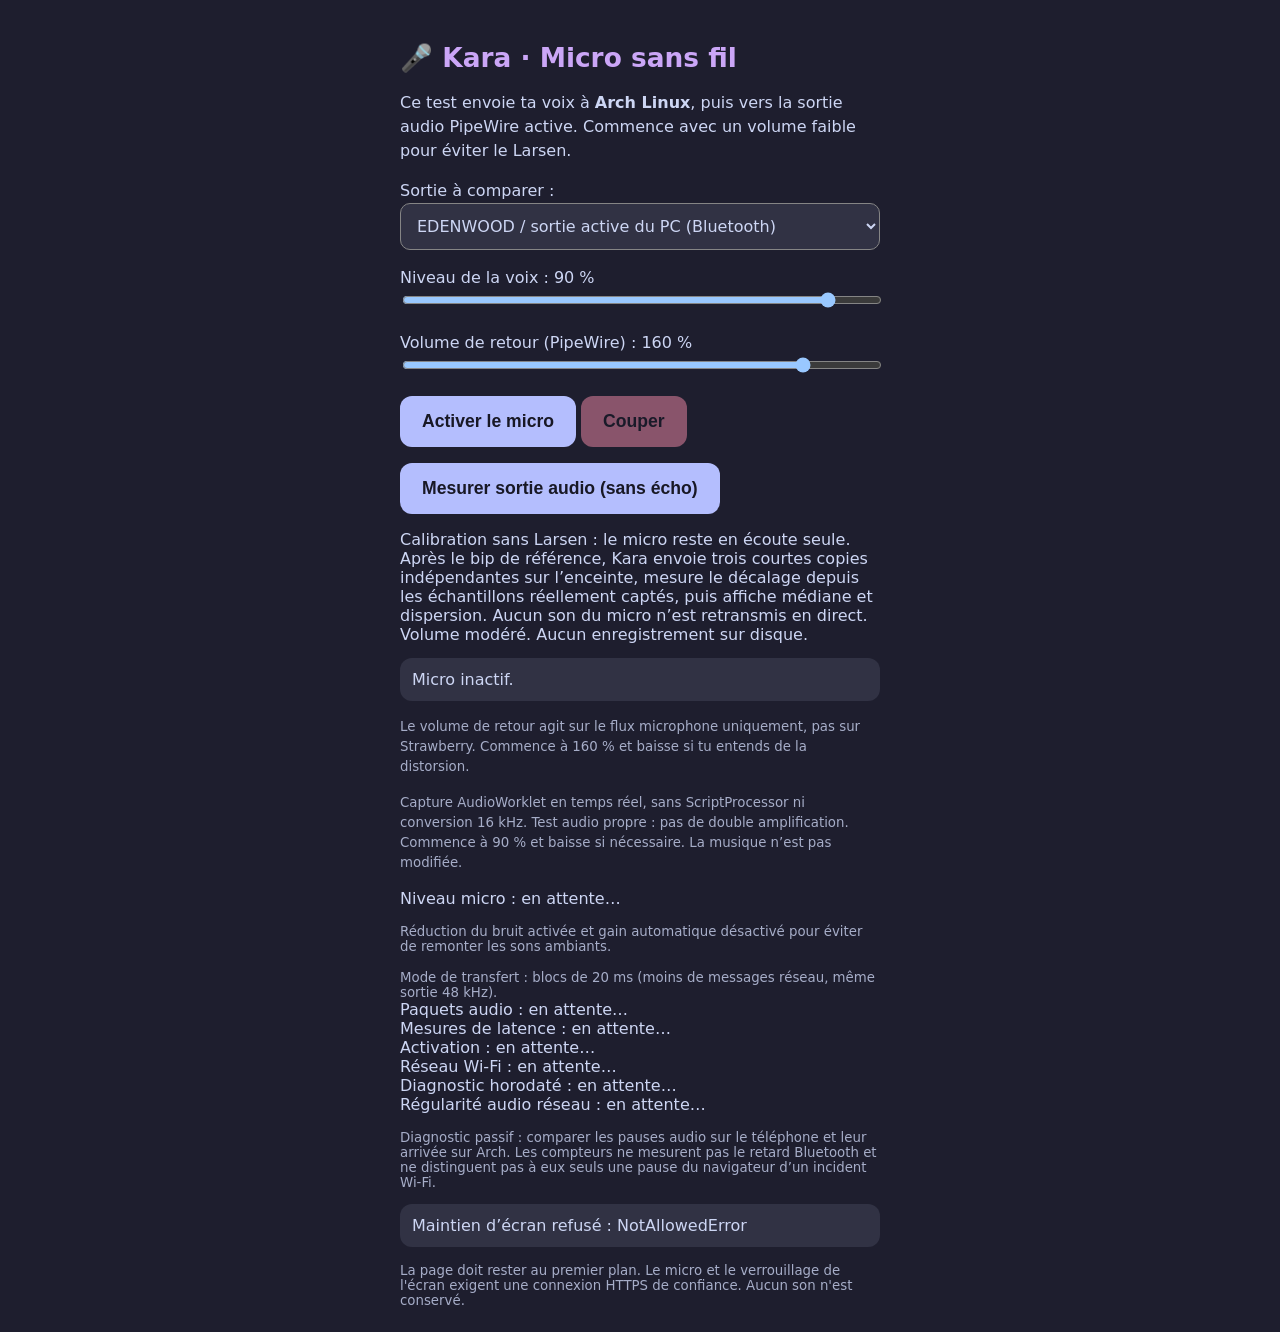
==== bin/_kara_micro_test.html @ 2201869a "chore: centraliser Kara Samsung dans un dépôt dédié" ====
<!doctype html>
<html lang="fr"><head><meta charset="utf-8">
<meta name="viewport" content="width=device-width,initial-scale=1,viewport-fit=cover">
<meta name="referrer" content="no-referrer">
<title>Kara · Test du micro</title>
<style>
:root{color-scheme:dark;font-family:system-ui,Arial;background:#1e1e2e;color:#cdd6f4}
body{margin:0;padding:24px 16px;min-height:100vh}
main{max-width:480px;margin:auto}
h1{color:#cba6f7;font-size:1.65em}
p{line-height:1.5}
button{font-size:1.1rem;padding:15px 22px;border:0;border-radius:12px;background:#b4befe;color:#181825;font-weight:bold}
button:disabled{opacity:.5}
#stop{background:#f38ba8}
#status,#wake{padding:12px;background:#313244;border-radius:12px;margin-top:14px}
small{color:#a6adc8;display:block;margin-top:16px}
</style></head><body><main>
<h1>🎤 Kara · Micro sans fil</h1>
<p>Ce test envoie ta voix à <b>Arch Linux</b>, puis vers la sortie audio PipeWire active. Commence avec un volume faible pour éviter le Larsen.</p>
<p><label for="output">Sortie à comparer :</label>
<select id="output" style="font:inherit;width:100%;padding:12px;background:#313244;color:#cdd6f4;border-radius:10px">
<option value="default">EDENWOOD / sortie active du PC (Bluetooth)</option>
<option value="analog">Haut-parleurs ou prise casque analogique du PC</option>
</select></p>
<p><label for="mic-gain">Niveau de la voix : <output id="mic-gain-value">90 %</output></label>
<input id="mic-gain" type="range" min="0" max="100" step="5" value="90" style="width:100%">
</p>
<p><label for="speaker-volume">Volume de retour (PipeWire) : <output id="speaker-volume-value">160 %</output></label>
<input id="speaker-volume" type="range" min="50" max="180" step="5" value="160" style="width:100%">
</p>
<p><button id="start">Activer le micro</button> <button id="stop" disabled>Couper</button></p>
<p><button id="calibrate">Mesurer sortie audio (sans écho)</button></p>
<div id="calibration" role="status">Calibration sans Larsen : le micro reste en écoute seule. Après le bip de référence, Kara envoie trois courtes copies indépendantes sur l’enceinte, mesure le décalage depuis les échantillons réellement captés, puis affiche médiane et dispersion. Aucun son du micro n’est retransmis en direct. Volume modéré. Aucun enregistrement sur disque.</div>
<div id="status" role="status">Micro inactif.</div>
<p><small>Le volume de retour agit sur le flux microphone uniquement, pas sur Strawberry. Commence à 160 % et baisse si tu entends de la distorsion.</small></p>
<p><small>Capture AudioWorklet en temps réel, sans ScriptProcessor ni conversion 16 kHz. Test audio propre : pas de double amplification. Commence à 90 % et baisse si nécessaire. La musique n’est pas modifiée.</small></p>
<div id="levels" role="status">Niveau micro : en attente…</div>
<small>Réduction du bruit activée et gain automatique désactivé pour éviter de remonter les sons ambiants.</small>
<small>Mode de transfert : blocs de 20 ms (moins de messages réseau, même sortie 48 kHz).</small>
<div id="losses" role="status">Paquets audio : en attente…</div>
<div id="timing" role="status">Mesures de latence : en attente…</div>
<div id="startup" role="status">Activation : en attente…</div>
<div id="latency" role="status">Réseau Wi-Fi : en attente…</div>
<div id="stages" role="status">Diagnostic horodaté : en attente…</div>
<div id="network" role="status">Régularité audio réseau : en attente…</div>
<small>Diagnostic passif : comparer les pauses audio sur le téléphone et leur arrivée sur Arch. Les compteurs ne mesurent pas le retard Bluetooth et ne distinguent pas à eux seuls une pause du navigateur d’un incident Wi-Fi.</small>
<div id="wake" role="status">Préparation du maintien de l'écran allumé…</div>
<small>La page doit rester au premier plan. Le micro et le verrouillage de l'écran exigent une connexion HTTPS de confiance. Aucun son n'est conservé.</small>
<script>
'use strict';
const $=x=>document.getElementById(x);
const status=s=>{$('status').textContent=s};
const wakeStatus=s=>{$('wake').textContent=s};
const token=new URLSearchParams(location.search).get('token')||'';
let ws=null,stream=null,context=null,processor=null,source=null,silence=null,statsTimer=null;
let roundTrips=[], captureStart=0, sentPackets=0, clientDropped=0;
let lastMicPacketAt=0, clientGapsOver40=0, clientGapsOver100=0, clientMaxGap=0;
let packetSequence=0, workletAge=[], beforeSendDelay=[], clientBufferedMax=0;
let calibrationMode=false, calibrationSamples=[], calibrationTimer=null;
let calibrationRate=48000, temporaryVolume=null, calibrationCancelled=false;
let calibrationSending=false, calibrationSession=null;
let wake=null,awake=true;
async function keepAwake(){
 if(!awake||document.visibilityState!=='visible'||wake)return;
 if(!window.isSecureContext||!('wakeLock' in navigator)){
  wakeStatus('Veille non bloquée : navigateur HTTPS de confiance nécessaire.');return;
 }
 try{
  const locked=await navigator.wakeLock.request('screen');
  if(!awake||document.visibilityState!=='visible'){await locked.release();return;}
  wake=locked;
  wakeStatus('Écran maintenu allumé pendant le test.');
  locked.addEventListener('release',()=>{
   if(wake===locked)wake=null;
   if(awake)wakeStatus('Verrou perdu : touche la page pour le réactiver.');
  });
 }catch(error){wakeStatus('Maintien d’écran refusé : '+error.name);}
}
async function stop(){
 if(statsTimer){clearInterval(statsTimer);statsTimer=null;}
 if(calibrationTimer){clearTimeout(calibrationTimer);calibrationTimer=null;}
 calibrationCancelled=true;calibrationSending=false;
 if(ws&&ws.readyState===WebSocket.OPEN&&calibrationMode){
   ws.send('monitor:off');
 }
 if(calibrationMode&&temporaryVolume!==null&&ws&&ws.readyState===WebSocket.OPEN){
   ws.send('volume:'+temporaryVolume);
 }
 calibrationMode=false;temporaryVolume=null;
 $('calibrate').disabled=false;
 $('start').disabled=false;$('stop').disabled=true;$('output').disabled=false;
 if(processor){processor.port.onmessage=null;processor.disconnect();processor=null;}
 if(source){source.disconnect();source=null;}
 if(silence){silence.disconnect();silence=null;}
 if(stream){stream.getTracks().forEach(t=>t.stop());stream=null;}
 if(context){await context.close().catch(()=>{});context=null;}
 if(ws){try{ws.send('stop');ws.close()}catch(e){}ws=null;}
 status('Micro coupé.');
}
async function startMic(calibration=false){
 if(!window.isSecureContext||!navigator.mediaDevices){
  status('Le micro exige une page HTTPS avec un certificat de confiance.');return;
 }
 $('start').disabled=true;$('output').disabled=true;
 $('calibrate').disabled=true;
 calibrationMode=calibration;calibrationCancelled=false;calibrationSending=false;calibrationSamples=[];
 captureStart=performance.now();sentPackets=0;clientDropped=0;
 packetSequence=0;workletAge=[];beforeSendDelay=[];clientBufferedMax=0;
 lastMicPacketAt=0;clientGapsOver40=0;clientGapsOver100=0;clientMaxGap=0;
 try{
  stream=await navigator.mediaDevices.getUserMedia({audio:{
   echoCancellation:!calibration,noiseSuppression:!calibration,autoGainControl:false},video:false});
  await keepAwake();
  context=new AudioContext({latencyHint:'interactive',sampleRate:48000});
  await context.resume();
  ws=new WebSocket('wss://'+location.host+'/audio?token='+encodeURIComponent(token)+'&output='+encodeURIComponent($('output').value)+'&rate='+encodeURIComponent(context.sampleRate)+(calibration?'&calibration=1':''));
  ws.binaryType='arraybuffer';
  await new Promise((resolve,reject)=>{
   const timeout=setTimeout(()=>reject(Error('Délai réseau dépassé')),5000);
   ws.onmessage=event=>{
    try{if(JSON.parse(event.data).ready){clearTimeout(timeout);resolve()}}catch(e){}
   };
   ws.onerror=()=>{clearTimeout(timeout);reject(Error('Connexion audio impossible'))};
   ws.onclose=()=>{clearTimeout(timeout);reject(Error('Connexion interrompue'))};
  });
  await context.audioWorklet.addModule('/worklet.js?token='+encodeURIComponent(token));
  source=context.createMediaStreamSource(stream);
  processor=new AudioWorkletNode(context,'kara-micro',{numberOfInputs:1,numberOfOutputs:1,outputChannelCount:[1]});
  processor.port.postMessage({gain:Number($('mic-gain').value)/100});
  processor.port.onmessage=event=>{
    const payload=event.data.pcm;
    const endSec=event.data.endSec;
    if(!calibrationMode){
      const arrived=performance.now();
      // Both values use AudioContext's clock, avoiding wall-clock sync.
      const ageMs=Math.max(0,(context.currentTime-endSec)*1000);
      workletAge.push(ageMs);
      if(workletAge.length>1200)workletAge.shift();
      if(lastMicPacketAt){
        const gap=arrived-lastMicPacketAt;
        if(gap>40)clientGapsOver40++;
        if(gap>100)clientGapsOver100++;
        clientMaxGap=Math.max(clientMaxGap,gap);
      }
      lastMicPacketAt=arrived;
    }
    if(calibrationMode) calibrationSamples.push(new Int16Array(payload));
    if(calibrationMode)return; // NEVER forward live microphone in calibration
    if(ws&&ws.readyState===WebSocket.OPEN&&ws.bufferedAmount<4000){
      // KTS1 + u32 sequence + f64 client send timestamp (milliseconds).
      // Audio remains identical after stripping the 16-byte header on Arch.
      const binary=new ArrayBuffer(16+payload.byteLength);
      const header=new DataView(binary);
      header.setUint8(0,75);header.setUint8(1,84);header.setUint8(2,83);header.setUint8(3,49);
      header.setUint32(4,packetSequence++,true);
      const stamp=performance.now();header.setFloat64(8,stamp,true);
      new Uint8Array(binary,16).set(new Uint8Array(payload));
      ws.send(binary);sentPackets++;
      beforeSendDelay.push(performance.now()-stamp);
      if(beforeSendDelay.length>1200)beforeSendDelay.shift();
      clientBufferedMax=Math.max(clientBufferedMax,ws.bufferedAmount);
    }else{clientDropped++;packetSequence++;}
  };
  silence=context.createGain();silence.gain.value=0;
  source.connect(processor);processor.connect(silence);silence.connect(context.destination);
  ws.onmessage=event=>{
   if(typeof event.data==='string' && event.data.startsWith('pong:')){
    const sent=Number(event.data.slice(5));
    const rtt=performance.now()-sent;
    if(Number.isFinite(rtt) && rtt>=0 && rtt<10000){
      roundTrips.push(rtt);if(roundTrips.length>8)roundTrips.shift();
      const median=[...roundTrips].sort((a,b)=>a-b)[Math.floor(roundTrips.length/2)];
      const highest=Math.max(...roundTrips);
      const lowest=Math.min(...roundTrips);
      $('latency').textContent='WebSocket aller-retour : médiane '+Math.round(median)+' ms · min '+Math.round(lowest)+' ms · max '+Math.round(highest)+' ms (hors Bluetooth et capture).';
    }
    return;
   }
   try{
    const data=JSON.parse(event.data);
    if(data.levels){
     const db=data.rms>0?Math.round(20*Math.log10(data.rms)):'silence';
     $('levels').textContent='Niveau reçu : '+db+' dBFS · crêtes '+Math.round(data.peak*100)+' % · échantillons saturés : '+data.clipped;
     $('losses').textContent='Paquets émis : '+sentPackets+' · ignorés téléphone : '+clientDropped+' · reçus Arch : '+data.rx_packets+' · perdus Arch : '+data.queue_drops+' ('+data.drop_per_sec+'/s)';
     $('timing').textContent='Test : '+data.uptime_sec+' s · écriture PipeWire moy. '+data.write_avg_ms+' ms / max '+data.write_max_ms+' ms · écritures >10 ms : '+data.write_over_10ms+' · attente tampon '+data.queue_wait_last_ms+' ms / max '+data.queue_wait_max_ms+' ms · tampon actuel ~'+data.queue_est_ms+' ms';
     const quantile=(v,q)=>{if(!v.length)return 0;const a=[...v].sort((x,y)=>x-y);return a[Math.floor((a.length-1)*q)];};
     $('stages').textContent='Étapes : Worklet → JS p95 '+quantile(workletAge,.95).toFixed(1)+' ms / max '+Math.max(0,...workletAge).toFixed(1)+' ms · préparation WebSocket p95 '+quantile(beforeSendDelay,.95).toFixed(2)+' ms · tampon WebSocket max '+clientBufferedMax+' octets · transport relatif Arch p95 '+data.transport_excess_p95_ms+' ms / max '+data.transport_excess_max_ms+' ms · séquences manquantes '+data.sequence_missing+'.';
     $('network').textContent='Audio toutes les 20 ms — Téléphone : interruptions >40 ms '+clientGapsOver40+' / >100 ms '+clientGapsOver100+' · max '+Math.round(clientMaxGap)+' ms. Arrivée Arch : intervalle p95 '+data.rx_gap_p95_ms+' ms · interruptions >40 ms '+data.rx_gaps_over_40+' / >100 ms '+data.rx_gaps_over_100+' · max '+data.rx_gap_max_ms+' ms · rafales <5 ms '+data.rx_bursts_under_5+'.';
    }
   }catch(e){}
  };
  if(calibration){
    temporaryVolume=$('speaker-volume').value;
    ws.send('monitor:off');
    ws.send('volume:85');
  }else if(ws&&ws.readyState===WebSocket.OPEN){
    ws.send('volume:'+$('speaker-volume').value);
  }
  roundTrips=[];
  statsTimer=setInterval(()=>{
    if(ws&&ws.readyState===WebSocket.OPEN){
      ws.send('levels');ws.send('ping:'+performance.now());
    }
  },650);
  $('stop').disabled=false;
  $('startup').textContent='Activation totale : '+Math.round(performance.now()-captureStart)+' ms (téléphone + serveur + Worklet)';
  status('Micro actif → Arch → '+($('output').value==='analog'?'sortie analogique':'sortie PipeWire active')+'. Parle doucement.');
  ws.onclose=()=>{if(stream)stop();};
  if(calibration){
    calibrationRate=context.sampleRate;
    await runAutomaticCalibration();
  }
 }catch(error){await stop();status('Échec : '+error.message);}
}
$('start').onclick=()=>startMic(false);
$('calibrate').onclick=()=>{
  if(stream){$('calibration').textContent='Coupe d’abord le micro normal, puis relance la calibration.';return;}
  startMic(true);
};
// Fixed pseudorandom phase-coded carrier; two recordings compare the same
// emitted signal with Karaoke monitor disabled vs enabled.
function makeCalibrationTone(rate){
 const length=Math.round(rate*0.36), out=new Float32Array(length);
 let seed=0x12f35a9b, phase=0;
 for(let i=0;i<length;i++){
  const chip=Math.floor(i/(rate*0.012));
  if(i===0||Math.floor((i-1)/(rate*0.012))!==chip){
   seed=(Math.imul(seed,1664525)+1013904223)>>>0;
  }
  const carrier=seed&1?1550:2350;
  phase+=2*Math.PI*carrier/rate;
  const fade=Math.min(1,i/(rate*.025),(length-1-i)/(rate*.025));
  out[i]=0.22*Math.sin(phase)*Math.max(0,fade);
 }
 return out;
}
function sleep(ms){return new Promise(resolve=>setTimeout(resolve,ms));}
function playCalibrationTone(samples){
 const buffer=context.createBuffer(1,samples.length,context.sampleRate);
 buffer.copyToChannel(samples,0);
 const emitter=context.createBufferSource();emitter.buffer=buffer;
 const volume=context.createGain();volume.gain.value=0.65;
 emitter.connect(volume);volume.connect(context.destination);
 emitter.onended=()=>{emitter.disconnect();volume.disconnect();};
 emitter.start();
}
function flattenCalibration(packets){
 const total=packets.reduce((sum,p)=>sum+p.length,0);
 const array=new Float32Array(total);
 let offset=0;
 for(const packet of packets){
  for(let i=0;i<packet.length;i++) array[offset+i]=packet[i]/32768;
  offset+=packet.length;
 }
 return array;
}
function correlateTone(recording,tone,rate){
 // Compare at 8kHz to keep analysis responsive on older phones.
 const stride=Math.max(1,Math.round(rate/8000));
 const segment=Math.floor(tone.length/stride);
 const template=new Float32Array(segment);
 for(let i=0;i<segment;i++)template[i]=tone[i*stride];
 const signal=new Float32Array(Math.floor(recording.length/stride));
 for(let i=0;i<signal.length;i++)signal[i]=recording[i*stride];
 let templateEnergy=0;
 for(const v of template)templateEnergy+=v*v;
 const peaks=[];
 const step=Math.max(1,Math.round(.002*rate/stride));
 for(let offset=0;offset+segment<signal.length;offset+=step){
  let dot=0,energy=0;
  for(let i=0;i<segment;i++){
   const v=signal[offset+i];dot+=v*template[i];energy+=v*v;
  }
  const score=dot/Math.sqrt(Math.max(1e-12,energy*templateEnergy));
  peaks.push({ms:offset*stride*1000/rate,score});
 }
 return peaks;
}
function findCorrelationPeak(data,startMs,endMs){
 let best=null;
 for(const p of data){
  if(p.ms<startMs||p.ms>endMs)continue;
  if(!best||p.score>best.score)best=p;
 }
 return best;
}
// Only transmit a previously captured, finite reference sample to Arch.
// Never forward the live mic during calibration: breaks acoustic feedback loop.
function findRecordedTone(recording,rate){
 const window=Math.round(rate*0.25), hop=Math.round(rate*0.01);
 const from=Math.round(rate*.22), to=Math.min(recording.length-window,Math.round(rate*.9));
 let bestOffset=-1,bestEnergy=0;
 for(let offset=from;offset<to;offset+=hop){
  let e=0;
  for(let i=0;i<window;i+=8){const v=recording[offset+i];e+=v*v;}
  if(e>bestEnergy){bestEnergy=e;bestOffset=offset;}
 }
 return bestOffset<0?null:{clip:recording.slice(bestOffset,bestOffset+window),energy:Math.sqrt(bestEnergy/Math.ceil(window/8))};
}
async function transmitRecordedClip(clip,rate){
 const frame=Math.round(rate/50);
 for(let offset=0;offset<clip.length;offset+=frame){
  if(calibrationCancelled||!ws||ws.readyState!==WebSocket.OPEN)throw Error('Calibration interrompue');
  const bytes=new Int16Array(frame);
  for(let i=0;i<frame&&offset+i<clip.length;i++){
   bytes[i]=Math.round(Math.max(-1,Math.min(1,clip[offset+i]*0.65))*32767);
  }
  ws.send(bytes.buffer);
  await sleep(20);
 }
}
function calibrationFrames(){
 return calibrationSamples.reduce((sum,block)=>sum+block.length,0);
}
function analyzeRecordedReturn(recording,clip,rate,sendSample){
 const response=correlateTone(recording,clip,rate);
 // Send time is anchored in captured PCM samples, not a guessed 350 ms timeout.
 // A postMessage frame boundary contributes up to ~20ms of uncertainty.
 const anchor=sendSample*1000/rate;
 const best=findCorrelationPeak(response,anchor+35,anchor+1150);
 if(!best||best.score<0.10){
  return {ok:false,confidence:Math.round((best?.score||0)*100),reason:'corrélation insuffisante'};
 }
 const delay=Math.round(best.ms-anchor);
 if(delay<35||delay>1150){
  return {ok:false,confidence:Math.round(best.score*100),reason:'retard hors plage'};
 }
 return {ok:true,delay,confidence:Math.round(best.score*100)};
}
function median(values){
 const a=[...values].sort((x,y)=>x-y);
 return a.length%2?a[(a.length-1)/2]:(a[a.length/2-1]+a[a.length/2])/2;
}
async function runAutomaticCalibration(){
 const label=$('calibration');
 const rate=context.sampleRate,tone=makeCalibrationTone(rate);
 try{
  // The live microphone is NEVER transmitted to the PC in calibration mode.
  ws.send('monitor:off');
  label.textContent='Référence : un bip sur le téléphone. Ne parle pas.';
  await sleep(350);
  if(calibrationCancelled)throw Error('Calibration interrompue');
  calibrationSamples=[];
  await sleep(350);
  playCalibrationTone(tone);
  await sleep(800);
  const detected=findRecordedTone(flattenCalibration(calibrationSamples),rate);
  calibrationSamples=[];
  if(!detected||detected.energy<0.006){
   await stop();
   label.textContent='Signal direct insuffisant. Augmente légèrement le volume média du téléphone ; aucun retour enceinte déclenché.';
   return;
  }
  const results=[];
  // 3 independent bursts; clear previous captures and wait for speaker decay.
  for(let trial=1;trial<=3;trial++){
   if(calibrationCancelled||!ws||ws.readyState!==WebSocket.OPEN)throw Error('Calibration interrompue');
   label.textContent='Mesure '+trial+'/3 : un seul signal bref sur l’enceinte, micro en écoute seule.';
   ws.send('monitor:off');
   await sleep(650);
   calibrationSamples=[];
   await sleep(400);
   const sendSample=calibrationFrames();
   ws.send('monitor:on');
   await transmitRecordedClip(detected.clip,rate);
   ws.send('monitor:off');
   await sleep(1100);
   const captured=flattenCalibration(calibrationSamples);
   const result=analyzeRecordedReturn(captured,detected.clip,rate,sendSample);
   results.push(result);
   calibrationSamples=[];
  }
  const valid=results.filter(r=>r.ok);
  const delays=valid.map(r=>r.delay);
  const mid=delays.length?median(delays):null;
  const spread=delays.length>=2?Math.max(...delays)-Math.min(...delays):null;
  let verdict;
  if(valid.length<2||spread>90){
   verdict='Mesure non concluante : '+valid.length+'/3 signaux reconnus'+(spread!==null?', dispersion '+spread+' ms':'')+'. Essais : '+results.map(r=>r.ok?r.delay+' ms':'rejeté ('+r.confidence+' %)').join(' · ')+'. Aucune correction appliquée.';
  }else{
   verdict='Retard réseau + sortie estimé : médiane '+Math.round(mid)+' ms · dispersion '+spread+' ms · '+valid.length+'/3 essais valides · corrélation médiane '+Math.round(median(valid.map(r=>r.confidence)))+' %. Mesure de sortie uniquement : ne comprend pas toute la latence de capture Android. Aucune correction appliquée.';
  }
  await stop();
  label.textContent=verdict;
 }catch(error){
  calibrationSamples=[];
  await stop();
  label.textContent='Calibration annulée : '+error.message;
 }
}
$('speaker-volume').oninput=()=>{
  $('speaker-volume-value').textContent=$('speaker-volume').value+' %';
  if(ws&&ws.readyState===WebSocket.OPEN)ws.send('volume:'+$('speaker-volume').value);
};
$('mic-gain').oninput=()=>{
  $('mic-gain-value').textContent=$('mic-gain').value+' %';
  if(processor)processor.port.postMessage({gain:Number($('mic-gain').value)/100});
};
$('stop').onclick=stop;
document.addEventListener('visibilitychange',()=>{
 if(document.visibilityState==='visible')keepAwake();
 else if(stream)stop();
});
document.addEventListener('pointerdown',keepAwake,{passive:true});
window.addEventListener('pageshow',()=>{awake=true;keepAwake();});
window.addEventListener('pagehide',()=>{awake=false;stop();if(wake)wake.release().catch(()=>{});});
keepAwake();
</script></main></body></html>
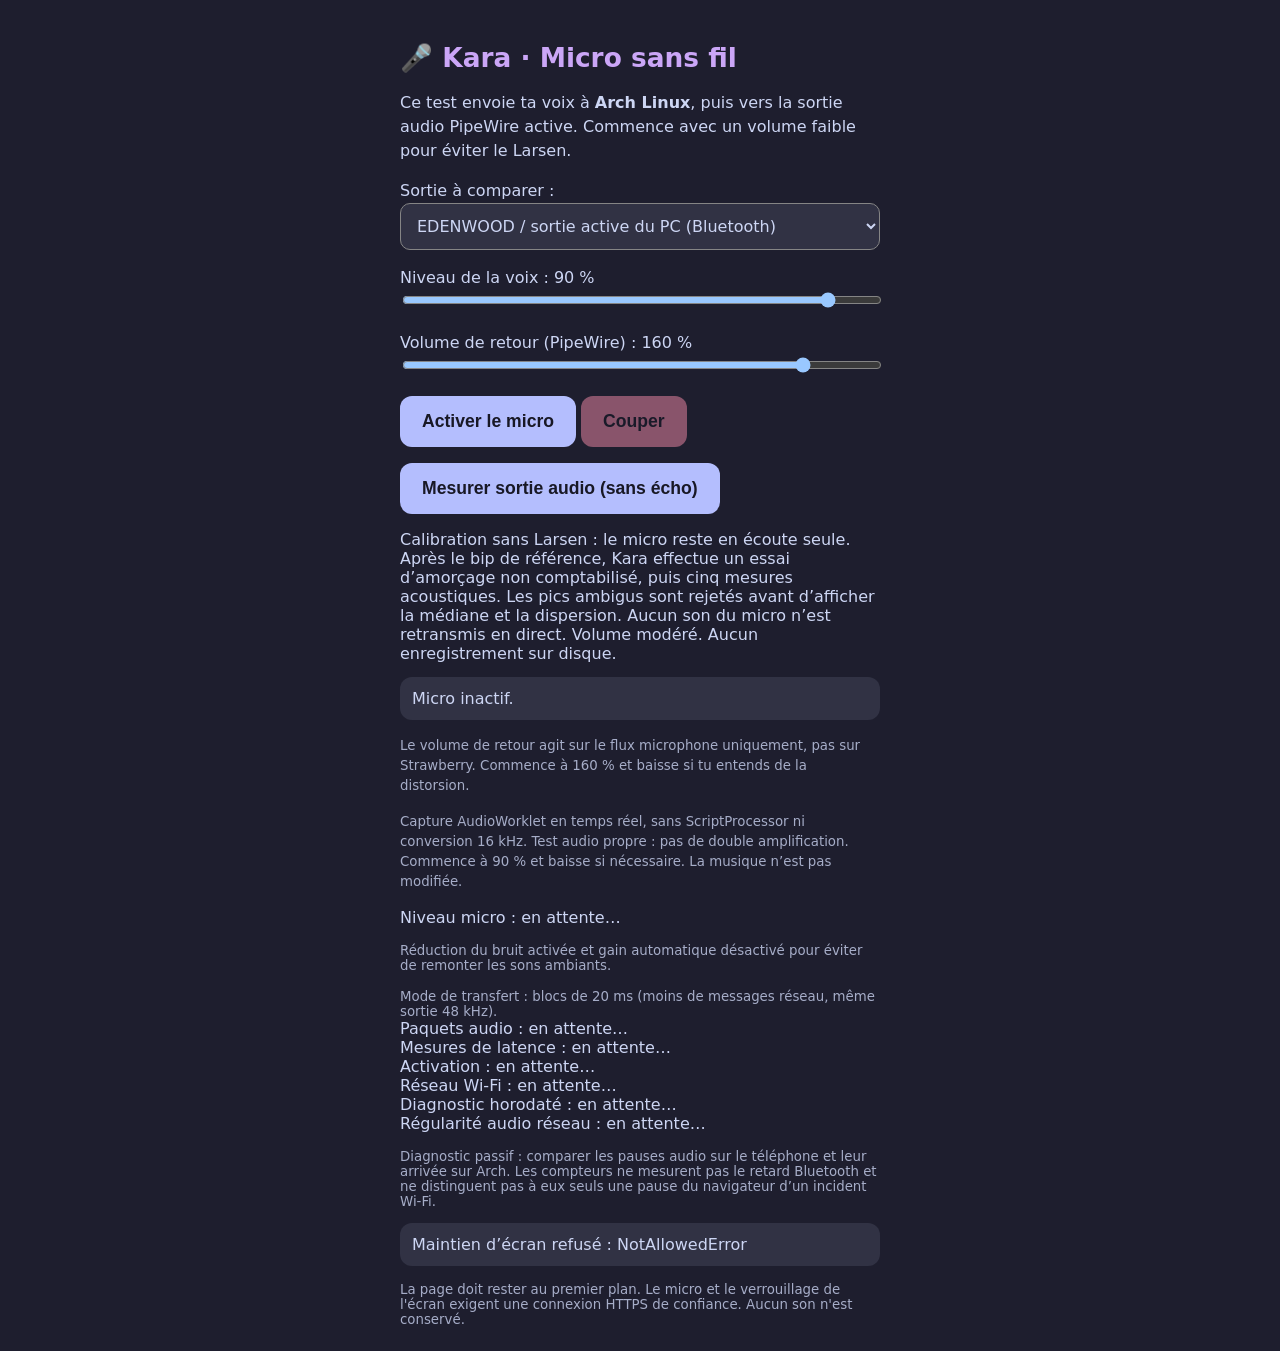
==== commit 526ec31c: "feat(kara): fiabiliser la calibration acoustique V3" ====
--- a/bin/_kara_micro_test.html
+++ b/bin/_kara_micro_test.html
@@ -30,7 +30,7 @@
 </p>
 <p><button id="start">Activer le micro</button> <button id="stop" disabled>Couper</button></p>
 <p><button id="calibrate">Mesurer sortie audio (sans écho)</button></p>
-<div id="calibration" role="status">Calibration sans Larsen : le micro reste en écoute seule. Après le bip de référence, Kara envoie trois courtes copies indépendantes sur l’enceinte, mesure le décalage depuis les échantillons réellement captés, puis affiche médiane et dispersion. Aucun son du micro n’est retransmis en direct. Volume modéré. Aucun enregistrement sur disque.</div>
+<div id="calibration" role="status">Calibration sans Larsen : le micro reste en écoute seule. Après le bip de référence, Kara effectue un essai d’amorçage non comptabilisé, puis cinq mesures acoustiques. Les pics ambigus sont rejetés avant d’afficher la médiane et la dispersion. Aucun son du micro n’est retransmis en direct. Volume modéré. Aucun enregistrement sur disque.</div>
 <div id="status" role="status">Micro inactif.</div>
 <p><small>Le volume de retour agit sur le flux microphone uniquement, pas sur Strawberry. Commence à 160 % et baisse si tu entends de la distorsion.</small></p>
 <p><small>Capture AudioWorklet en temps réel, sans ScriptProcessor ni conversion 16 kHz. Test audio propre : pas de double amplification. Commence à 90 % et baisse si nécessaire. La musique n’est pas modifiée.</small></p>
@@ -59,6 +59,7 @@
 let calibrationMode=false, calibrationSamples=[], calibrationTimer=null;
 let calibrationRate=48000, temporaryVolume=null, calibrationCancelled=false;
 let calibrationSending=false, calibrationSession=null;
+let calibrationCaptureStartSec=null, calibrationCaptureFrames=0;
 let wake=null,awake=true;
 async function keepAwake(){
  if(!awake||document.visibilityState!=='visible'||wake)return;
@@ -144,7 +145,16 @@
       }
       lastMicPacketAt=arrived;
     }
-    if(calibrationMode) calibrationSamples.push(new Int16Array(payload));
+    if(calibrationMode){
+      // Timestamp every captured PCM frame on the SAME AudioContext clock
+      // as the outgoing test burst. Never infer time from a reset array length.
+      const block=new Int16Array(payload);
+      if(calibrationCaptureStartSec===null){
+        calibrationCaptureStartSec=endSec-block.length/context.sampleRate;
+      }
+      calibrationCaptureFrames+=block.length;
+      calibrationSamples.push(block);
+    }
     if(calibrationMode)return; // NEVER forward live microphone in calibration
     if(ws&&ws.readyState===WebSocket.OPEN&&ws.bufferedAmount<4000){
       // KTS1 + u32 sequence + f64 client send timestamp (milliseconds).
@@ -297,35 +307,63 @@
  }
  return bestOffset<0?null:{clip:recording.slice(bestOffset,bestOffset+window),energy:Math.sqrt(bestEnergy/Math.ceil(window/8))};
 }
+function resetCalibrationCapture(){
+ calibrationSamples=[];
+ calibrationCaptureStartSec=null;
+ calibrationCaptureFrames=0;
+}
+// Transmit a finite, already recorded reference clip. Never transmit live mic.
+// Monotonic deadlines prevent setTimeout drift from accumulating frame by frame.
 async function transmitRecordedClip(clip,rate){
- const frame=Math.round(rate/50);
- for(let offset=0;offset<clip.length;offset+=frame){
-  if(calibrationCancelled||!ws||ws.readyState!==WebSocket.OPEN)throw Error('Calibration interrompue');
-  const bytes=new Int16Array(frame);
+ const frame=Math.round(rate/50), period=1000*frame/rate;
+ const count=Math.ceil(clip.length/frame), timeline=[];
+ const startPerformance=performance.now();
+ let firstSendContextSec=null, maxBuffered=0, maxLateMs=0;
+ for(let index=0;index<count;index++){
+  const deadline=startPerformance+index*period;
+  if(index>0)await sleep(Math.max(0,deadline-performance.now()));
+  if(calibrationCancelled||!ws||ws.readyState!==WebSocket.OPEN)
+   throw Error('Calibration interrompue');
+  const bytes=new Int16Array(frame), offset=index*frame;
   for(let i=0;i<frame&&offset+i<clip.length;i++){
    bytes[i]=Math.round(Math.max(-1,Math.min(1,clip[offset+i]*0.65))*32767);
   }
+  if(index===0)firstSendContextSec=context.currentTime;
+  const now=performance.now();
+  maxLateMs=Math.max(maxLateMs,Math.max(0,now-deadline));
+  timeline.push(now);
   ws.send(bytes.buffer);
-  await sleep(20);
- }
-}
-function calibrationFrames(){
- return calibrationSamples.reduce((sum,block)=>sum+block.length,0);
-}
-function analyzeRecordedReturn(recording,clip,rate,sendSample){
+  maxBuffered=Math.max(maxBuffered,ws.bufferedAmount);
+ }
+ const gaps=timeline.slice(1).map((time,i)=>time-timeline[i]);
+ return {sendContextSec:firstSendContextSec,
+         maxLateMs, maxBuffered,
+         minGapMs:gaps.length?Math.min(...gaps):0,
+         maxGapMs:gaps.length?Math.max(...gaps):0};
+}
+function analyzeRecordedReturn(recording,clip,rate,anchorMs){
  const response=correlateTone(recording,clip,rate);
- // Send time is anchored in captured PCM samples, not a guessed 350 ms timeout.
- // A postMessage frame boundary contributes up to ~20ms of uncertainty.
- const anchor=sendSample*1000/rate;
- const best=findCorrelationPeak(response,anchor+35,anchor+1150);
- if(!best||best.score<0.10){
-  return {ok:false,confidence:Math.round((best?.score||0)*100),reason:'corrélation insuffisante'};
- }
- const delay=Math.round(best.ms-anchor);
+ const start=anchorMs+35,end=anchorMs+1150;
+ const candidates=response.filter(p=>p.ms>=start&&p.ms<=end);
+ const best=candidates.reduce((top,p)=>!top||p.score>top.score?p:top,null);
+ const confidence=Math.round(Math.max(0,best?.score||0)*100);
+ if(!best||best.score<0.30){
+  return {ok:false,confidence,reason:'corrélation insuffisante'};
+ }
+ const delay=Math.round(best.ms-anchorMs);
  if(delay<35||delay>1150){
-  return {ok:false,confidence:Math.round(best.score*100),reason:'retard hors plage'};
- }
- return {ok:true,delay,confidence:Math.round(best.score*100)};
+  return {ok:false,confidence,reason:'retard hors plage'};
+ }
+ // Distinct, plausible echoes or wrong matches cannot be resolved merely by
+ // selecting the largest correlation peak. Neighbouring 2ms peaks belong to
+ // the same acoustic arrival and are not separate candidates.
+ const rivals=candidates.filter(p=>Math.abs(p.ms-best.ms)>=35);
+ const rival=rivals.reduce((top,p)=>!top||p.score>top.score?p:top,null);
+ const rivalRatio=rival&&rival.score>0?rival.score/best.score:0;
+ if(rivalRatio>=0.85){
+  return {ok:false,delay,confidence,rivalRatio:Math.round(rivalRatio*100),reason:'pic acoustique ambigu'};
+ }
+ return {ok:true,delay,confidence,rivalRatio:Math.round(rivalRatio*100)};
 }
 function median(values){
  const a=[...values].sort((x,y)=>x-y);
@@ -340,46 +378,79 @@
   label.textContent='Référence : un bip sur le téléphone. Ne parle pas.';
   await sleep(350);
   if(calibrationCancelled)throw Error('Calibration interrompue');
-  calibrationSamples=[];
+  resetCalibrationCapture();
   await sleep(350);
   playCalibrationTone(tone);
   await sleep(800);
   const detected=findRecordedTone(flattenCalibration(calibrationSamples),rate);
-  calibrationSamples=[];
+  resetCalibrationCapture();
   if(!detected||detected.energy<0.006){
    await stop();
    label.textContent='Signal direct insuffisant. Augmente légèrement le volume média du téléphone ; aucun retour enceinte déclenché.';
    return;
   }
   const results=[];
-  // 3 independent bursts; clear previous captures and wait for speaker decay.
-  for(let trial=1;trial<=3;trial++){
+  // Prime audio playback once, then measure five independent acoustic bursts.
+  // All runs stay finite and the microphone is NEVER sent live to the server.
+  for(let trial=0;trial<=5;trial++){
    if(calibrationCancelled||!ws||ws.readyState!==WebSocket.OPEN)throw Error('Calibration interrompue');
-   label.textContent='Mesure '+trial+'/3 : un seul signal bref sur l’enceinte, micro en écoute seule.';
+   const warmup=trial===0;
+   label.textContent=warmup?'Amorçage : signal non comptabilisé.':
+     'Calibration V3 : mesure '+trial+'/5, micro en écoute seule.';
    ws.send('monitor:off');
    await sleep(650);
-   calibrationSamples=[];
+   resetCalibrationCapture();
    await sleep(400);
-   const sendSample=calibrationFrames();
+   if(calibrationCaptureStartSec===null)throw Error('Capture micro inactive');
    ws.send('monitor:on');
-   await transmitRecordedClip(detected.clip,rate);
+   const sent=await transmitRecordedClip(detected.clip,rate);
    ws.send('monitor:off');
    await sleep(1100);
    const captured=flattenCalibration(calibrationSamples);
-   const result=analyzeRecordedReturn(captured,detected.clip,rate,sendSample);
-   results.push(result);
-   calibrationSamples=[];
+   const anchorMs=(sent.sendContextSec-calibrationCaptureStartSec)*1000;
+   const result=analyzeRecordedReturn(captured,detected.clip,rate,anchorMs);
+   result.maxLateMs=Math.round(sent.maxLateMs);
+   result.gapMs=Math.round(sent.maxGapMs);
+   result.maxBuffered=sent.maxBuffered;
+   if(!warmup)results.push(result);
+   resetCalibrationCapture();
   }
   const valid=results.filter(r=>r.ok);
   const delays=valid.map(r=>r.delay);
-  const mid=delays.length?median(delays):null;
+  const firstMedian=delays.length?median(delays):null;
+  // A cluster check is descriptive, not a hidden automatic correction:
+  // require >=3 confident arrivals in a 30ms window and disclose exclusions.
+  let cluster=[];
+  for(const value of delays){
+   const group=delays.filter(d=>Math.abs(d-value)<=15);
+   if(group.length>cluster.length)cluster=group;
+  }
+  const mid=cluster.length?median(cluster):null;
   const spread=delays.length>=2?Math.max(...delays)-Math.min(...delays):null;
+  const clusterSpread=cluster.length>=2?Math.max(...cluster)-Math.min(...cluster):null;
+  const details=results.map((r,i)=>
+   'Essai '+(i+1)+' : '+(r.ok?r.delay+' ms':
+      'rejeté ('+r.reason+(r.delay!==undefined?', '+r.delay+' ms':'')+')')+
+   ' · corrélation '+r.confidence+' %'+
+   (r.rivalRatio!==undefined?' · pic concurrent '+r.rivalRatio+' %':'')+
+   ' · émission max +'+r.maxLateMs+
+   ' ms · intervalle max '+r.gapMs+' ms · tampon WS max '+r.maxBuffered+' octets');
+  const conclusive=cluster.length>=3&&clusterSpread<=30&&valid.length>=3;
   let verdict;
-  if(valid.length<2||spread>90){
-   verdict='Mesure non concluante : '+valid.length+'/3 signaux reconnus'+(spread!==null?', dispersion '+spread+' ms':'')+'. Essais : '+results.map(r=>r.ok?r.delay+' ms':'rejeté ('+r.confidence+' %)').join(' · ')+'. Aucune correction appliquée.';
+  if(!conclusive){
+   verdict='Calibration V3 non concluante : '+valid.length+'/5 signaux valides'+
+     (spread!==null?', dispersion totale '+spread+' ms':'')+
+     ' · groupe cohérent '+cluster.length+'/5'+
+     (clusterSpread!==null?' sur '+clusterSpread+' ms':'')+
+     '. Aucune correction appliquée.';
   }else{
-   verdict='Retard réseau + sortie estimé : médiane '+Math.round(mid)+' ms · dispersion '+spread+' ms · '+valid.length+'/3 essais valides · corrélation médiane '+Math.round(median(valid.map(r=>r.confidence)))+' %. Mesure de sortie uniquement : ne comprend pas toute la latence de capture Android. Aucune correction appliquée.';
-  }
+   verdict='Calibration V3 : retour acoustique estimé '+Math.round(mid)+
+     ' ms (médiane du groupe '+cluster.length+'/5) · dispersion groupe '+clusterSpread+
+     ' ms · dispersion totale '+spread+' ms. '+
+     'Les valeurs exclues restent visibles ci-dessous. Aucune correction appliquée.';
+  }
+  verdict+=' Détail : '+details.join(' | ')+
+    '. Mesure de retour acoustique uniquement ; capture Android exclue.';
   await stop();
   label.textContent=verdict;
  }catch(error){
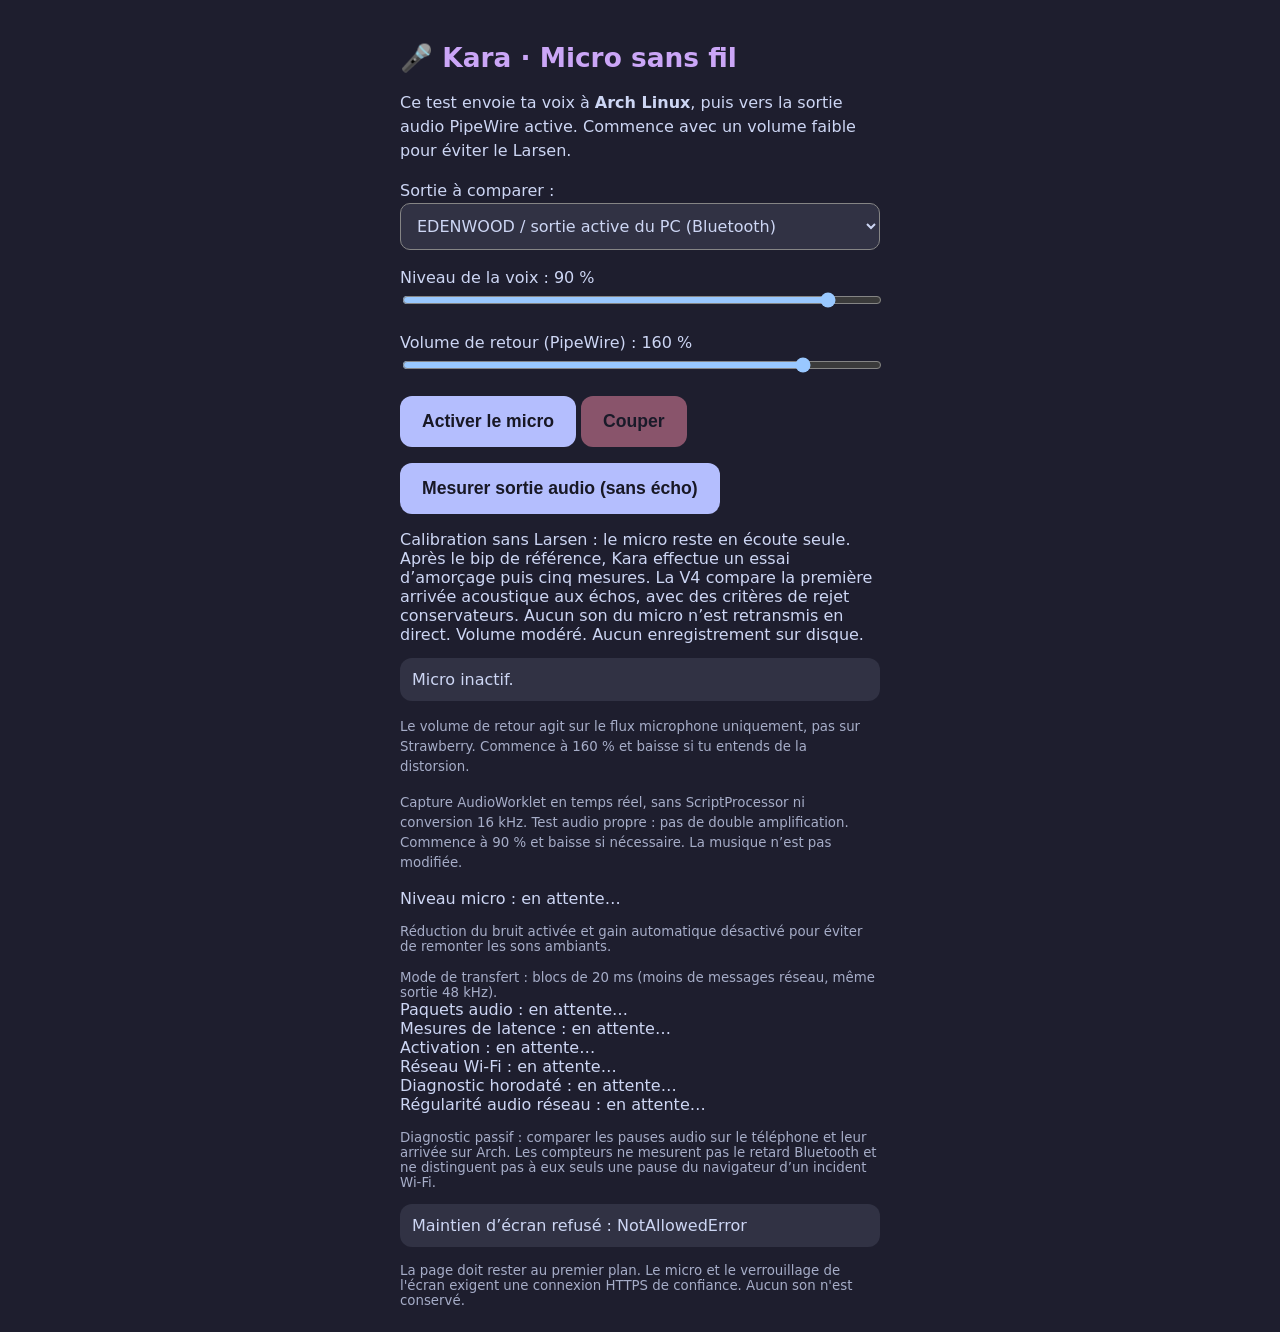
==== commit 3bdc32bf: "feat(kara): calibration V4 premiere arrivee acoustique" ====
--- a/bin/_kara_micro_test.html
+++ b/bin/_kara_micro_test.html
@@ -30,7 +30,7 @@
 </p>
 <p><button id="start">Activer le micro</button> <button id="stop" disabled>Couper</button></p>
 <p><button id="calibrate">Mesurer sortie audio (sans écho)</button></p>
-<div id="calibration" role="status">Calibration sans Larsen : le micro reste en écoute seule. Après le bip de référence, Kara effectue un essai d’amorçage non comptabilisé, puis cinq mesures acoustiques. Les pics ambigus sont rejetés avant d’afficher la médiane et la dispersion. Aucun son du micro n’est retransmis en direct. Volume modéré. Aucun enregistrement sur disque.</div>
+<div id="calibration" role="status">Calibration sans Larsen : le micro reste en écoute seule. Après le bip de référence, Kara effectue un essai d’amorçage puis cinq mesures. La V4 compare la première arrivée acoustique aux échos, avec des critères de rejet conservateurs. Aucun son du micro n’est retransmis en direct. Volume modéré. Aucun enregistrement sur disque.</div>
 <div id="status" role="status">Micro inactif.</div>
 <p><small>Le volume de retour agit sur le flux microphone uniquement, pas sur Strawberry. Commence à 160 % et baisse si tu entends de la distorsion.</small></p>
 <p><small>Capture AudioWorklet en temps réel, sans ScriptProcessor ni conversion 16 kHz. Test audio propre : pas de double amplification. Commence à 90 % et baisse si nécessaire. La musique n’est pas modifiée.</small></p>
@@ -365,6 +365,51 @@
  }
  return {ok:true,delay,confidence,rivalRatio:Math.round(rivalRatio*100)};
 }
+// V4: select the FIRST sufficiently supported acoustic arrival, rather than
+// assuming the strongest correlation peak is always the direct sound.
+// Strong later reflections may dominate, especially in a room with a speaker.
+// Report both onset and dominant peaks; no claims of end-to-end Android delay.
+function analyzeFirstArrival(recording,clip,rate,anchorMs){
+ const response=correlateTone(recording,clip,rate);
+ const window=response.filter(p=>p.ms>=anchorMs+35&&p.ms<=anchorMs+1150);
+ const dominant=window.reduce((best,p)=>!best||p.score>best.score?p:best,null);
+ if(!dominant||dominant.score<0.40){
+  return {ok:false,confidence:Math.round(Math.max(0,dominant?.score||0)*100),
+   reason:'signal trop faible ou non identifié'};
+ }
+ // A distinct local maximum must stand above the measured room/background
+ // correlation and be at least 70% of the strongest possible arrival.
+ const background=response.filter(p=>p.ms<anchorMs-30);
+ const noiseScores=background.map(p=>Math.max(0,p.score)).sort((a,b)=>a-b);
+ const noiseP95=noiseScores.length?noiseScores[Math.floor(.95*(noiseScores.length-1))]:0;
+ const threshold=Math.max(.40,dominant.score*.70,noiseP95+.16);
+ const peaks=[];
+ for(let i=1;i<window.length-1;i++){
+  const p=window[i];
+  if(p.score>=threshold&&p.score>=window[i-1].score&&p.score>window[i+1].score){
+   const previous=peaks[peaks.length-1];
+   // Merge peaks only 2ms apart into one acoustic event.
+   if(previous&&p.ms-previous.ms<24){
+    if(p.score>previous.score)peaks[peaks.length-1]=p;
+   }else peaks.push(p);
+  }
+ }
+ // The dominant peak itself can lie at a filter boundary.
+ if(!peaks.length){
+  return {ok:false,confidence:Math.round(dominant.score*100),
+   reason:'aucune première arrivée fiable',noiseP95:Math.round(noiseP95*100)};
+ }
+ const first=peaks[0];
+ const delay=Math.round(first.ms-anchorMs);
+ const dominantDelay=Math.round(dominant.ms-anchorMs);
+ const confidence=Math.round(first.score*100);
+ if(delay<35||delay>1150)return {ok:false,confidence,reason:'retard hors plage'};
+ const echoes=peaks.filter(p=>p.ms-first.ms>=35);
+ return {ok:true,delay,confidence,dominantDelay,
+  dominantConfidence:Math.round(dominant.score*100),
+  echoes:echoes.length, noiseP95:Math.round(noiseP95*100),
+  onsetRelative:Math.round(first.score/Math.max(.0001,dominant.score)*100)};
+}
 function median(values){
  const a=[...values].sort((x,y)=>x-y);
  return a.length%2?a[(a.length-1)/2]:(a[a.length/2-1]+a[a.length/2])/2;
@@ -396,7 +441,7 @@
    if(calibrationCancelled||!ws||ws.readyState!==WebSocket.OPEN)throw Error('Calibration interrompue');
    const warmup=trial===0;
    label.textContent=warmup?'Amorçage : signal non comptabilisé.':
-     'Calibration V3 : mesure '+trial+'/5, micro en écoute seule.';
+     'Calibration V4 : mesure '+trial+'/5, micro en écoute seule.';
    ws.send('monitor:off');
    await sleep(650);
    resetCalibrationCapture();
@@ -408,7 +453,7 @@
    await sleep(1100);
    const captured=flattenCalibration(calibrationSamples);
    const anchorMs=(sent.sendContextSec-calibrationCaptureStartSec)*1000;
-   const result=analyzeRecordedReturn(captured,detected.clip,rate,anchorMs);
+   const result=analyzeFirstArrival(captured,detected.clip,rate,anchorMs);
    result.maxLateMs=Math.round(sent.maxLateMs);
    result.gapMs=Math.round(sent.maxGapMs);
    result.maxBuffered=sent.maxBuffered;
@@ -417,7 +462,6 @@
   }
   const valid=results.filter(r=>r.ok);
   const delays=valid.map(r=>r.delay);
-  const firstMedian=delays.length?median(delays):null;
   // A cluster check is descriptive, not a hidden automatic correction:
   // require >=3 confident arrivals in a 30ms window and disclose exclusions.
   let cluster=[];
@@ -431,20 +475,22 @@
   const details=results.map((r,i)=>
    'Essai '+(i+1)+' : '+(r.ok?r.delay+' ms':
       'rejeté ('+r.reason+(r.delay!==undefined?', '+r.delay+' ms':'')+')')+
-   ' · corrélation '+r.confidence+' %'+
-   (r.rivalRatio!==undefined?' · pic concurrent '+r.rivalRatio+' %':'')+
+   ' · première arrivée '+r.confidence+' %'+
+   (r.dominantDelay!==undefined?' · pic maximal '+r.dominantDelay+' ms ('+r.dominantConfidence+' %)':'')+
+   (r.echoes!==undefined?' · échos distincts '+r.echoes:'')+
+   (r.noiseP95!==undefined?' · bruit corrélation p95 '+r.noiseP95+' %':'')+
    ' · émission max +'+r.maxLateMs+
    ' ms · intervalle max '+r.gapMs+' ms · tampon WS max '+r.maxBuffered+' octets');
   const conclusive=cluster.length>=3&&clusterSpread<=30&&valid.length>=3;
   let verdict;
   if(!conclusive){
-   verdict='Calibration V3 non concluante : '+valid.length+'/5 signaux valides'+
+   verdict='Calibration V4 non concluante : '+valid.length+'/5 signaux valides'+
      (spread!==null?', dispersion totale '+spread+' ms':'')+
      ' · groupe cohérent '+cluster.length+'/5'+
      (clusterSpread!==null?' sur '+clusterSpread+' ms':'')+
      '. Aucune correction appliquée.';
   }else{
-   verdict='Calibration V3 : retour acoustique estimé '+Math.round(mid)+
+   verdict='Calibration V4 : première arrivée acoustique estimée '+Math.round(mid)+
      ' ms (médiane du groupe '+cluster.length+'/5) · dispersion groupe '+clusterSpread+
      ' ms · dispersion totale '+spread+' ms. '+
      'Les valeurs exclues restent visibles ci-dessous. Aucune correction appliquée.';
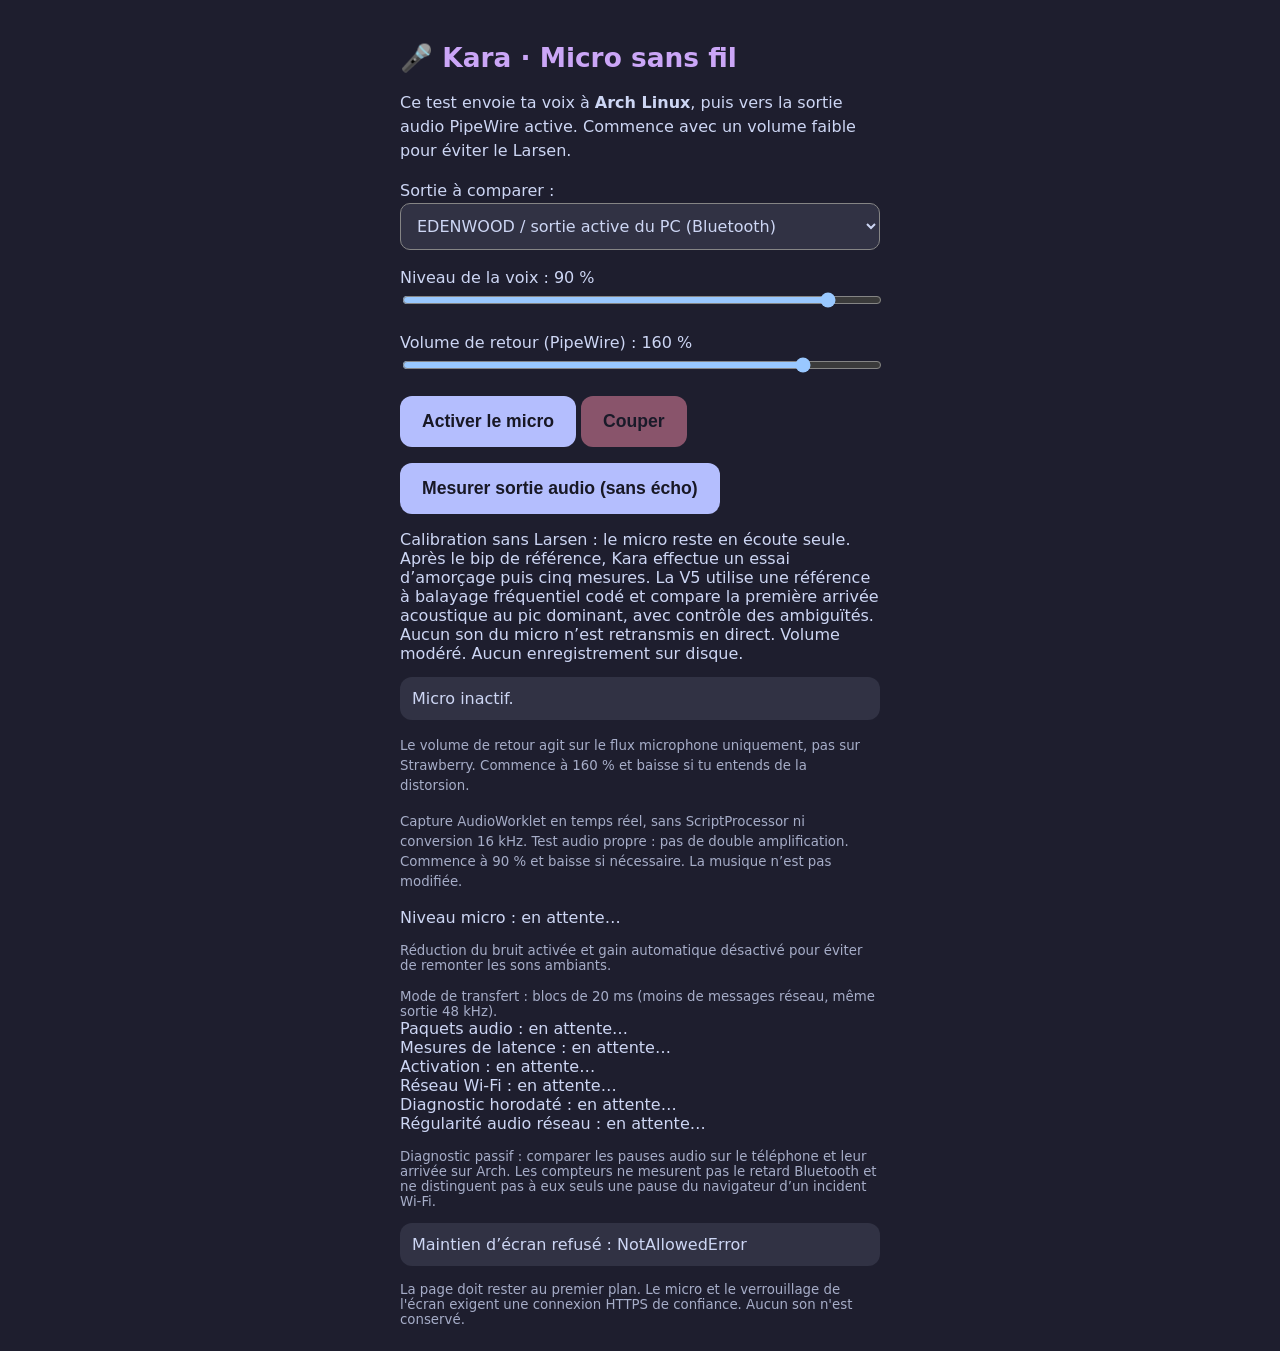
==== commit 03d9df1b: "feat(kara): calibration V5 signal acoustique non repetitif" ====
--- a/bin/_kara_micro_test.html
+++ b/bin/_kara_micro_test.html
@@ -30,7 +30,7 @@
 </p>
 <p><button id="start">Activer le micro</button> <button id="stop" disabled>Couper</button></p>
 <p><button id="calibrate">Mesurer sortie audio (sans écho)</button></p>
-<div id="calibration" role="status">Calibration sans Larsen : le micro reste en écoute seule. Après le bip de référence, Kara effectue un essai d’amorçage puis cinq mesures. La V4 compare la première arrivée acoustique aux échos, avec des critères de rejet conservateurs. Aucun son du micro n’est retransmis en direct. Volume modéré. Aucun enregistrement sur disque.</div>
+<div id="calibration" role="status">Calibration sans Larsen : le micro reste en écoute seule. Après le bip de référence, Kara effectue un essai d’amorçage puis cinq mesures. La V5 utilise une référence à balayage fréquentiel codé et compare la première arrivée acoustique au pic dominant, avec contrôle des ambiguïtés. Aucun son du micro n’est retransmis en direct. Volume modéré. Aucun enregistrement sur disque.</div>
 <div id="status" role="status">Micro inactif.</div>
 <p><small>Le volume de retour agit sur le flux microphone uniquement, pas sur Strawberry. Commence à 160 % et baisse si tu entends de la distorsion.</small></p>
 <p><small>Capture AudioWorklet en temps réel, sans ScriptProcessor ni conversion 16 kHz. Test audio propre : pas de double amplification. Commence à 90 % et baisse si nécessaire. La musique n’est pas modifiée.</small></p>
@@ -227,20 +227,28 @@
   if(stream){$('calibration').textContent='Coupe d’abord le micro normal, puis relance la calibration.';return;}
   startMic(true);
 };
-// Fixed pseudorandom phase-coded carrier; two recordings compare the same
-// emitted signal with Karaoke monitor disabled vs enabled.
+// V5: nonrepeating, phase-coded frequency sweep. Earlier switching between
+// only two fixed frequencies produced strongly correlated false arrivals.
+// A smooth gated sweep with changing chips has a distinct time signature.
 function makeCalibrationTone(rate){
- const length=Math.round(rate*0.36), out=new Float32Array(length);
- let seed=0x12f35a9b, phase=0;
+ const duration=0.36,length=Math.round(rate*duration);
+ const out=new Float32Array(length);
+ let seed=0x12f35a9b,phase=0,chipSign=1,lastChip=-1;
  for(let i=0;i<length;i++){
-  const chip=Math.floor(i/(rate*0.012));
-  if(i===0||Math.floor((i-1)/(rate*0.012))!==chip){
+  const t=i/rate,chip=Math.floor(t/0.0073);
+  if(chip!==lastChip){
    seed=(Math.imul(seed,1664525)+1013904223)>>>0;
-  }
-  const carrier=seed&1?1550:2350;
-  phase+=2*Math.PI*carrier/rate;
-  const fade=Math.min(1,i/(rate*.025),(length-1-i)/(rate*.025));
-  out[i]=0.22*Math.sin(phase)*Math.max(0,fade);
+   chipSign=(seed&1)?1:-1;
+   lastChip=chip;
+  }
+  const fraction=t/duration;
+  const hz=950+2600*fraction+380*Math.sin(2*Math.PI*3.1*t);
+  phase+=2*Math.PI*hz/rate;
+  const fade=Math.min(1,t/.008,(duration-t)/.008);
+  // Deterministic phase-code, smooth transitions suppress clicks.
+  const chipPhase=(t/0.0073)-chip;
+  const gate=Math.sin(Math.PI*chipPhase)**2;
+  out[i]=0.20*chipSign*Math.sin(phase)*gate*Math.max(0,fade);
  }
  return out;
 }
@@ -441,7 +449,7 @@
    if(calibrationCancelled||!ws||ws.readyState!==WebSocket.OPEN)throw Error('Calibration interrompue');
    const warmup=trial===0;
    label.textContent=warmup?'Amorçage : signal non comptabilisé.':
-     'Calibration V4 : mesure '+trial+'/5, micro en écoute seule.';
+     'Calibration V5 : mesure '+trial+'/5, micro en écoute seule.';
    ws.send('monitor:off');
    await sleep(650);
    resetCalibrationCapture();
@@ -478,19 +486,20 @@
    ' · première arrivée '+r.confidence+' %'+
    (r.dominantDelay!==undefined?' · pic maximal '+r.dominantDelay+' ms ('+r.dominantConfidence+' %)':'')+
    (r.echoes!==undefined?' · échos distincts '+r.echoes:'')+
+   (r.dominantDelay!==undefined?' · écart pic '+(r.dominantDelay-r.delay)+' ms':'')+
    (r.noiseP95!==undefined?' · bruit corrélation p95 '+r.noiseP95+' %':'')+
    ' · émission max +'+r.maxLateMs+
    ' ms · intervalle max '+r.gapMs+' ms · tampon WS max '+r.maxBuffered+' octets');
   const conclusive=cluster.length>=3&&clusterSpread<=30&&valid.length>=3;
   let verdict;
   if(!conclusive){
-   verdict='Calibration V4 non concluante : '+valid.length+'/5 signaux valides'+
+   verdict='Calibration V5 non concluante : '+valid.length+'/5 signaux valides'+
      (spread!==null?', dispersion totale '+spread+' ms':'')+
      ' · groupe cohérent '+cluster.length+'/5'+
      (clusterSpread!==null?' sur '+clusterSpread+' ms':'')+
      '. Aucune correction appliquée.';
   }else{
-   verdict='Calibration V4 : première arrivée acoustique estimée '+Math.round(mid)+
+   verdict='Calibration V5 : première arrivée acoustique estimée '+Math.round(mid)+
      ' ms (médiane du groupe '+cluster.length+'/5) · dispersion groupe '+clusterSpread+
      ' ms · dispersion totale '+spread+' ms. '+
      'Les valeurs exclues restent visibles ci-dessous. Aucune correction appliquée.';
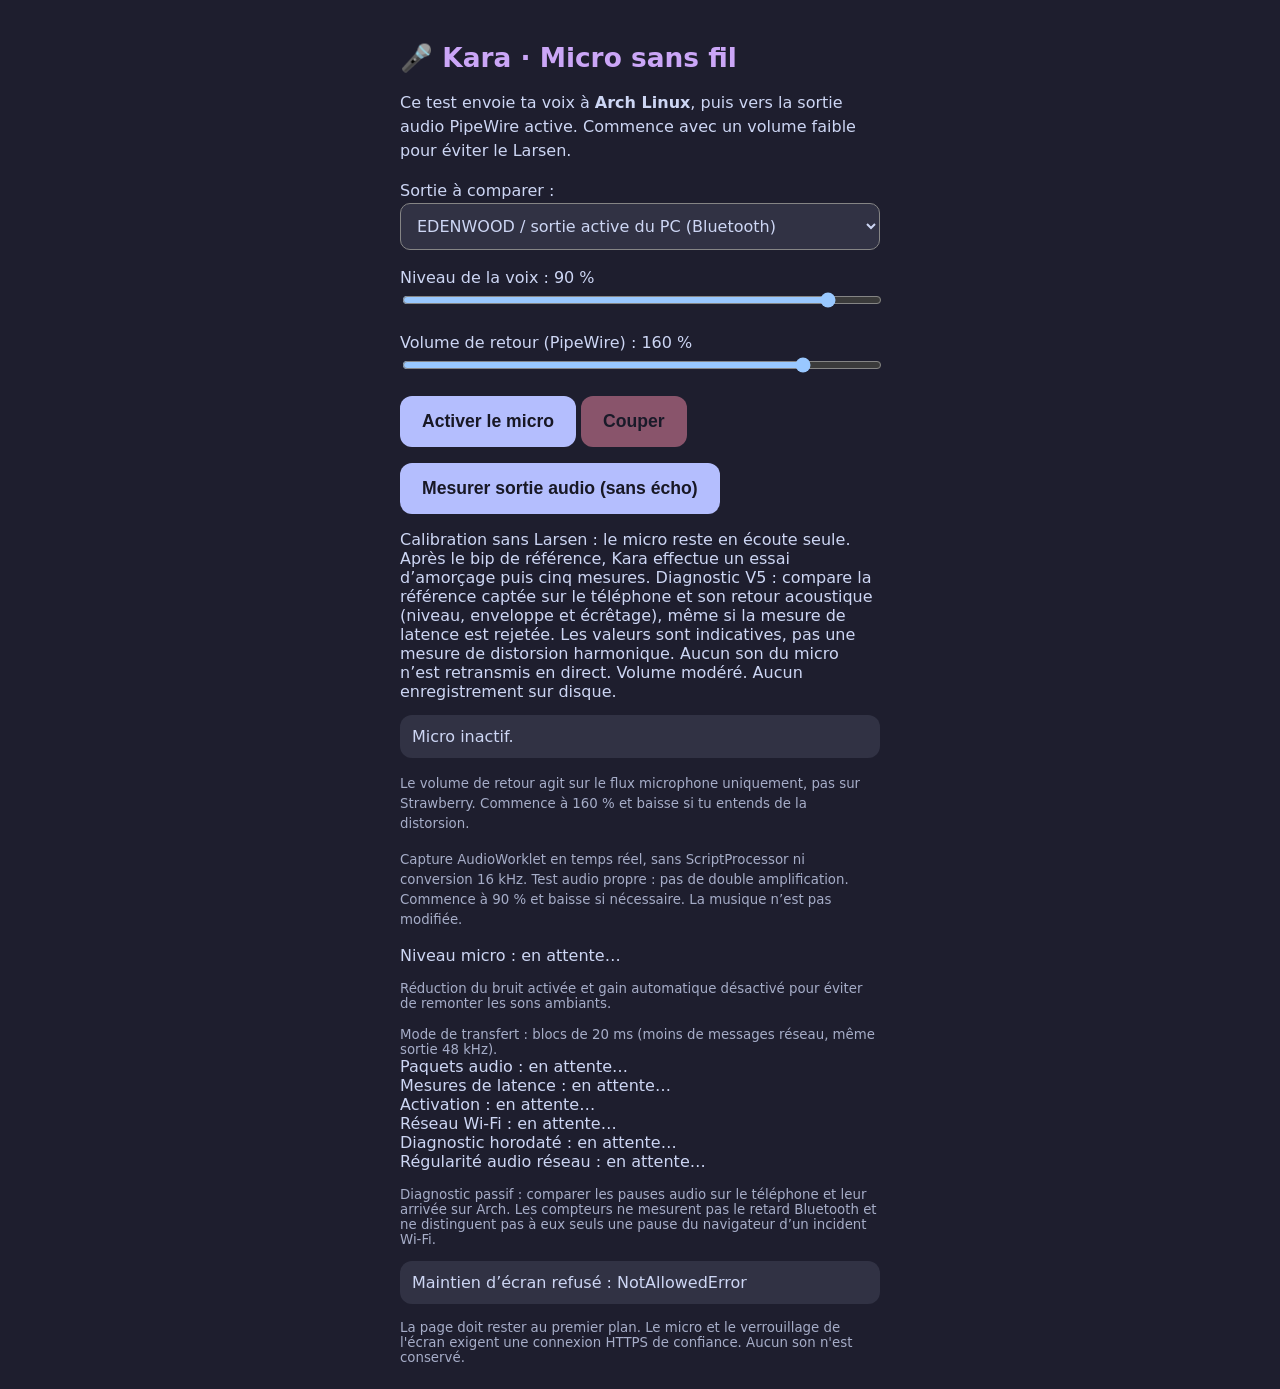
==== commit 4a9f67f3: "feat(kara): diagnostiquer forme onde calibration sans enregistrement" ====
--- a/bin/_kara_micro_test.html
+++ b/bin/_kara_micro_test.html
@@ -30,7 +30,7 @@
 </p>
 <p><button id="start">Activer le micro</button> <button id="stop" disabled>Couper</button></p>
 <p><button id="calibrate">Mesurer sortie audio (sans écho)</button></p>
-<div id="calibration" role="status">Calibration sans Larsen : le micro reste en écoute seule. Après le bip de référence, Kara effectue un essai d’amorçage puis cinq mesures. La V5 utilise une référence à balayage fréquentiel codé et compare la première arrivée acoustique au pic dominant, avec contrôle des ambiguïtés. Aucun son du micro n’est retransmis en direct. Volume modéré. Aucun enregistrement sur disque.</div>
+<div id="calibration" role="status">Calibration sans Larsen : le micro reste en écoute seule. Après le bip de référence, Kara effectue un essai d’amorçage puis cinq mesures. Diagnostic V5 : compare la référence captée sur le téléphone et son retour acoustique (niveau, enveloppe et écrêtage), même si la mesure de latence est rejetée. Les valeurs sont indicatives, pas une mesure de distorsion harmonique. Aucun son du micro n’est retransmis en direct. Volume modéré. Aucun enregistrement sur disque.</div>
 <div id="status" role="status">Micro inactif.</div>
 <p><small>Le volume de retour agit sur le flux microphone uniquement, pas sur Strawberry. Commence à 160 % et baisse si tu entends de la distorsion.</small></p>
 <p><small>Capture AudioWorklet en temps réel, sans ScriptProcessor ni conversion 16 kHz. Test audio propre : pas de double amplification. Commence à 90 % et baisse si nécessaire. La musique n’est pas modifiée.</small></p>
@@ -373,6 +373,42 @@
  }
  return {ok:true,delay,confidence,rivalRatio:Math.round(rivalRatio*100)};
 }
+// Diagnostics are calculated in browser RAM on already captured audio. They
+// never create files or transmit microphone data other than the finite reference.
+// The reference has already passed through the phone microphone and is not an
+// untouched digital original; the figures are relative, NOT a THD measurement.
+function waveformDiagnostics(recording,reference,rate,peakMs){
+ const offset=Math.round(peakMs*rate/1000);
+ const length=Math.min(reference.length,recording.length-offset);
+ if(!Number.isFinite(offset)||offset<0||length<rate*.1)return null;
+ let sumRef=0,sumRx=0,clipCount=0;
+ const refEnv=[],rxEnv=[],hop=Math.max(1,Math.round(rate*.01));
+ for(let start=0;start<length;start+=hop){
+  let a=0,b=0;
+  for(let i=start;i<Math.min(length,start+hop);i++){
+   const x=reference[i],y=recording[offset+i];
+   a+=x*x;b+=y*y;clipCount+=Math.abs(y)>=.995;
+  }
+  sumRef+=a;sumRx+=b;
+  refEnv.push(Math.sqrt(a/Math.min(hop,length-start)));
+  rxEnv.push(Math.sqrt(b/Math.min(hop,length-start)));
+ }
+ const n=refEnv.length;
+ const av=refEnv.reduce((a,b)=>a+b,0)/n;
+ const bv=rxEnv.reduce((a,b)=>a+b,0)/n;
+ let cov=0,va=0,vb=0;
+ for(let i=0;i<n;i++){
+  const a=refEnv[i]-av,b=rxEnv[i]-bv;
+  cov+=a*b;va+=a*a;vb+=b*b;
+ }
+ const envCorr=va>1e-12&&vb>1e-12?cov/Math.sqrt(va*vb):0;
+ const referenceDb=10*Math.log10(Math.max(1e-12,sumRef/length));
+ const returnDb=10*Math.log10(Math.max(1e-12,sumRx/length));
+ return {referenceDb:Math.round(referenceDb),returnDb:Math.round(returnDb),
+  levelDeltaDb:Math.round(returnDb-referenceDb),
+  envelopeCorr:Math.round(Math.max(-1,Math.min(1,envCorr))*100),
+  clippedPercent:Math.round(10000*clipCount/length)/100};
+}
 // V4: select the FIRST sufficiently supported acoustic arrival, rather than
 // assuming the strongest correlation peak is always the direct sound.
 // Strong later reflections may dominate, especially in a room with a speaker.
@@ -381,9 +417,10 @@
  const response=correlateTone(recording,clip,rate);
  const window=response.filter(p=>p.ms>=anchorMs+35&&p.ms<=anchorMs+1150);
  const dominant=window.reduce((best,p)=>!best||p.score>best.score?p:best,null);
+ const diagnostic=dominant?waveformDiagnostics(recording,clip,rate,dominant.ms):null;
  if(!dominant||dominant.score<0.40){
   return {ok:false,confidence:Math.round(Math.max(0,dominant?.score||0)*100),
-   reason:'signal trop faible ou non identifié'};
+   reason:'signal trop faible ou non identifié',diagnostic};
  }
  // A distinct local maximum must stand above the measured room/background
  // correlation and be at least 70% of the strongest possible arrival.
@@ -405,7 +442,7 @@
  // The dominant peak itself can lie at a filter boundary.
  if(!peaks.length){
   return {ok:false,confidence:Math.round(dominant.score*100),
-   reason:'aucune première arrivée fiable',noiseP95:Math.round(noiseP95*100)};
+   reason:'aucune première arrivée fiable',noiseP95:Math.round(noiseP95*100),diagnostic};
  }
  const first=peaks[0];
  const delay=Math.round(first.ms-anchorMs);
@@ -416,7 +453,7 @@
  return {ok:true,delay,confidence,dominantDelay,
   dominantConfidence:Math.round(dominant.score*100),
   echoes:echoes.length, noiseP95:Math.round(noiseP95*100),
-  onsetRelative:Math.round(first.score/Math.max(.0001,dominant.score)*100)};
+  onsetRelative:Math.round(first.score/Math.max(.0001,dominant.score)*100),diagnostic};
 }
 function median(values){
  const a=[...values].sort((x,y)=>x-y);
@@ -488,6 +525,10 @@
    (r.echoes!==undefined?' · échos distincts '+r.echoes:'')+
    (r.dominantDelay!==undefined?' · écart pic '+(r.dominantDelay-r.delay)+' ms':'')+
    (r.noiseP95!==undefined?' · bruit corrélation p95 '+r.noiseP95+' %':'')+
+   (r.diagnostic?' · référence '+r.diagnostic.referenceDb+' dBFS · retour '+
+    r.diagnostic.returnDb+' dBFS · écart niveau '+r.diagnostic.levelDeltaDb+
+    ' dB · enveloppe '+r.diagnostic.envelopeCorr+' % · saturation '+
+    r.diagnostic.clippedPercent+' %':' · diagnostic indisponible')+
    ' · émission max +'+r.maxLateMs+
    ' ms · intervalle max '+r.gapMs+' ms · tampon WS max '+r.maxBuffered+' octets');
   const conclusive=cluster.length>=3&&clusterSpread<=30&&valid.length>=3;
@@ -505,7 +546,8 @@
      'Les valeurs exclues restent visibles ci-dessous. Aucune correction appliquée.';
   }
   verdict+=' Détail : '+details.join(' | ')+
-    '. Mesure de retour acoustique uniquement ; capture Android exclue.';
+    '. Diagnostic de forme d’onde en mémoire : comparaison relative, pas une mesure THD. '+
+    'Mesure de retour acoustique uniquement ; capture Android exclue.';
   await stop();
   label.textContent=verdict;
  }catch(error){
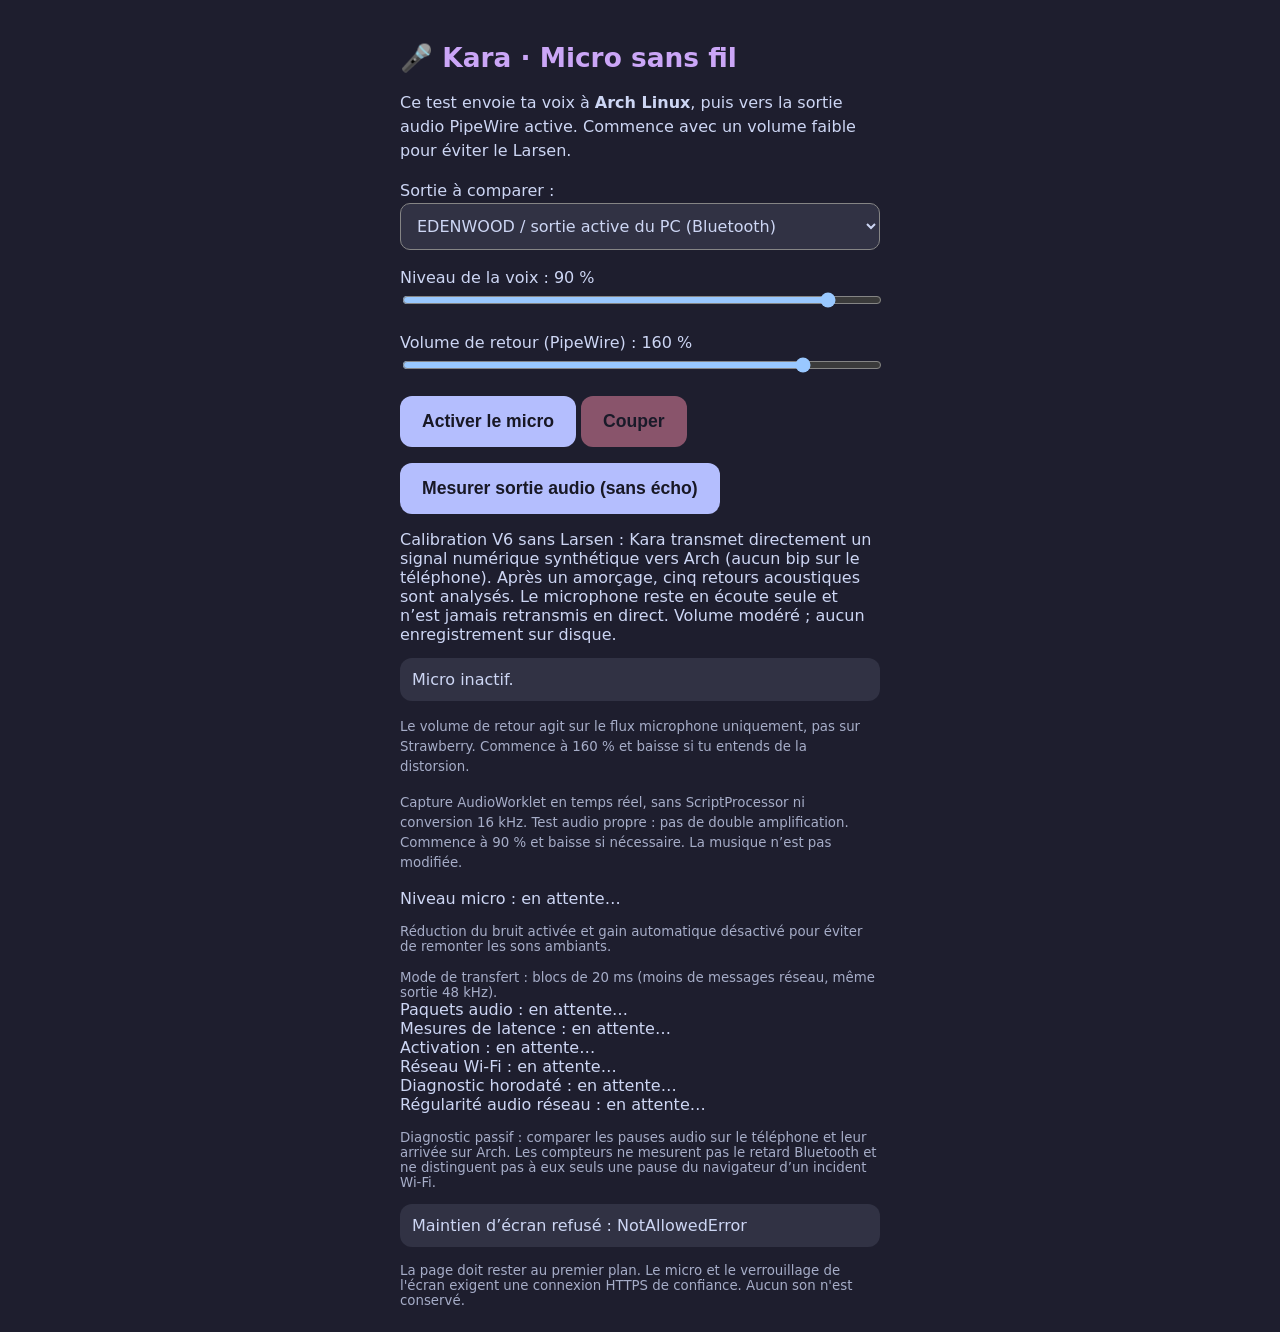
==== commit 69bcae4e: "feat(kara): calibration V6 sur reference numerique directe" ====
--- a/bin/_kara_micro_test.html
+++ b/bin/_kara_micro_test.html
@@ -30,7 +30,7 @@
 </p>
 <p><button id="start">Activer le micro</button> <button id="stop" disabled>Couper</button></p>
 <p><button id="calibrate">Mesurer sortie audio (sans écho)</button></p>
-<div id="calibration" role="status">Calibration sans Larsen : le micro reste en écoute seule. Après le bip de référence, Kara effectue un essai d’amorçage puis cinq mesures. Diagnostic V5 : compare la référence captée sur le téléphone et son retour acoustique (niveau, enveloppe et écrêtage), même si la mesure de latence est rejetée. Les valeurs sont indicatives, pas une mesure de distorsion harmonique. Aucun son du micro n’est retransmis en direct. Volume modéré. Aucun enregistrement sur disque.</div>
+<div id="calibration" role="status">Calibration V6 sans Larsen : Kara transmet directement un signal numérique synthétique vers Arch (aucun bip sur le téléphone). Après un amorçage, cinq retours acoustiques sont analysés. Le microphone reste en écoute seule et n’est jamais retransmis en direct. Volume modéré ; aucun enregistrement sur disque.</div>
 <div id="status" role="status">Micro inactif.</div>
 <p><small>Le volume de retour agit sur le flux microphone uniquement, pas sur Strawberry. Commence à 160 % et baisse si tu entends de la distorsion.</small></p>
 <p><small>Capture AudioWorklet en temps réel, sans ScriptProcessor ni conversion 16 kHz. Test audio propre : pas de double amplification. Commence à 90 % et baisse si nécessaire. La musique n’est pas modifiée.</small></p>
@@ -302,8 +302,8 @@
  }
  return best;
 }
-// Only transmit a previously captured, finite reference sample to Arch.
-// Never forward the live mic during calibration: breaks acoustic feedback loop.
+// Legacy V2-V5 helper retained for regression tests only.
+// V6 sends the original digital tone, never a captured microphone clip.
 function findRecordedTone(recording,rate){
  const window=Math.round(rate*0.25), hop=Math.round(rate*0.01);
  const from=Math.round(rate*.22), to=Math.min(recording.length-window,Math.round(rate*.9));
@@ -320,7 +320,7 @@
  calibrationCaptureStartSec=null;
  calibrationCaptureFrames=0;
 }
-// Transmit a finite, already recorded reference clip. Never transmit live mic.
+// Transmit only a bounded, deterministic DIGITAL tone. Never transmit live mic.
 // Monotonic deadlines prevent setTimeout drift from accumulating frame by frame.
 async function transmitRecordedClip(clip,rate){
  const frame=Math.round(rate/50), period=1000*frame/rate;
@@ -334,7 +334,7 @@
    throw Error('Calibration interrompue');
   const bytes=new Int16Array(frame), offset=index*frame;
   for(let i=0;i<frame&&offset+i<clip.length;i++){
-   bytes[i]=Math.round(Math.max(-1,Math.min(1,clip[offset+i]*0.65))*32767);
+   bytes[i]=Math.round(Math.max(-1,Math.min(1,clip[offset+i]))*32767);
   }
   if(index===0)firstSendContextSec=context.currentTime;
   const now=performance.now();
@@ -375,8 +375,8 @@
 }
 // Diagnostics are calculated in browser RAM on already captured audio. They
 // never create files or transmit microphone data other than the finite reference.
-// The reference has already passed through the phone microphone and is not an
-// untouched digital original; the figures are relative, NOT a THD measurement.
+// V6 uses the original DIGITAL reference, but the return is acoustically
+// recorded after Android/Arch processing. Values are relative, NOT THD.
 function waveformDiagnostics(recording,reference,rate,peakMs){
  const offset=Math.round(peakMs*rate/1000);
  const length=Math.min(reference.length,recording.length-offset);
@@ -461,24 +461,19 @@
 }
 async function runAutomaticCalibration(){
  const label=$('calibration');
- const rate=context.sampleRate,tone=makeCalibrationTone(rate);
+ const rate=context.sampleRate;
+ // V6: the SAME deterministic digital waveform is sent to Arch and used as
+ // the correlation reference. Do not play it on the phone or capture it first.
+ const digitalTone=makeCalibrationTone(rate);
+ const reference=Float32Array.from(digitalTone,s=>s*0.65);
  try{
-  // The live microphone is NEVER transmitted to the PC in calibration mode.
+  // Strict anti-Larsen: only a finite generated reference reaches WebSocket.
+  // AudioWorklet microphone samples stay entirely on the phone in this mode.
   ws.send('monitor:off');
-  label.textContent='Référence : un bip sur le téléphone. Ne parle pas.';
+  label.textContent='V6 : référence numérique directe, aucun bip sur le téléphone.';
   await sleep(350);
   if(calibrationCancelled)throw Error('Calibration interrompue');
   resetCalibrationCapture();
-  await sleep(350);
-  playCalibrationTone(tone);
-  await sleep(800);
-  const detected=findRecordedTone(flattenCalibration(calibrationSamples),rate);
-  resetCalibrationCapture();
-  if(!detected||detected.energy<0.006){
-   await stop();
-   label.textContent='Signal direct insuffisant. Augmente légèrement le volume média du téléphone ; aucun retour enceinte déclenché.';
-   return;
-  }
   const results=[];
   // Prime audio playback once, then measure five independent acoustic bursts.
   // All runs stay finite and the microphone is NEVER sent live to the server.
@@ -486,19 +481,19 @@
    if(calibrationCancelled||!ws||ws.readyState!==WebSocket.OPEN)throw Error('Calibration interrompue');
    const warmup=trial===0;
    label.textContent=warmup?'Amorçage : signal non comptabilisé.':
-     'Calibration V5 : mesure '+trial+'/5, micro en écoute seule.';
+     'Calibration V6 : mesure '+trial+'/5, micro en écoute seule.';
    ws.send('monitor:off');
    await sleep(650);
    resetCalibrationCapture();
    await sleep(400);
    if(calibrationCaptureStartSec===null)throw Error('Capture micro inactive');
    ws.send('monitor:on');
-   const sent=await transmitRecordedClip(detected.clip,rate);
+   const sent=await transmitRecordedClip(reference,rate);
    ws.send('monitor:off');
    await sleep(1100);
    const captured=flattenCalibration(calibrationSamples);
    const anchorMs=(sent.sendContextSec-calibrationCaptureStartSec)*1000;
-   const result=analyzeFirstArrival(captured,detected.clip,rate,anchorMs);
+   const result=analyzeFirstArrival(captured,reference,rate,anchorMs);
    result.maxLateMs=Math.round(sent.maxLateMs);
    result.gapMs=Math.round(sent.maxGapMs);
    result.maxBuffered=sent.maxBuffered;
@@ -534,20 +529,20 @@
   const conclusive=cluster.length>=3&&clusterSpread<=30&&valid.length>=3;
   let verdict;
   if(!conclusive){
-   verdict='Calibration V5 non concluante : '+valid.length+'/5 signaux valides'+
+   verdict='Calibration V6 non concluante : '+valid.length+'/5 signaux valides'+
      (spread!==null?', dispersion totale '+spread+' ms':'')+
      ' · groupe cohérent '+cluster.length+'/5'+
      (clusterSpread!==null?' sur '+clusterSpread+' ms':'')+
      '. Aucune correction appliquée.';
   }else{
-   verdict='Calibration V5 : première arrivée acoustique estimée '+Math.round(mid)+
+   verdict='Calibration V6 : première arrivée acoustique estimée '+Math.round(mid)+
      ' ms (médiane du groupe '+cluster.length+'/5) · dispersion groupe '+clusterSpread+
      ' ms · dispersion totale '+spread+' ms. '+
      'Les valeurs exclues restent visibles ci-dessous. Aucune correction appliquée.';
   }
   verdict+=' Détail : '+details.join(' | ')+
-    '. Diagnostic de forme d’onde en mémoire : comparaison relative, pas une mesure THD. '+
-    'Mesure de retour acoustique uniquement ; capture Android exclue.';
+    '. Référence numérique originale ; retour mesuré acoustiquement. '+
+    'Capture Android du chant exclue ; niveau, enveloppe et corrélation indicatifs.';
   await stop();
   label.textContent=verdict;
  }catch(error){
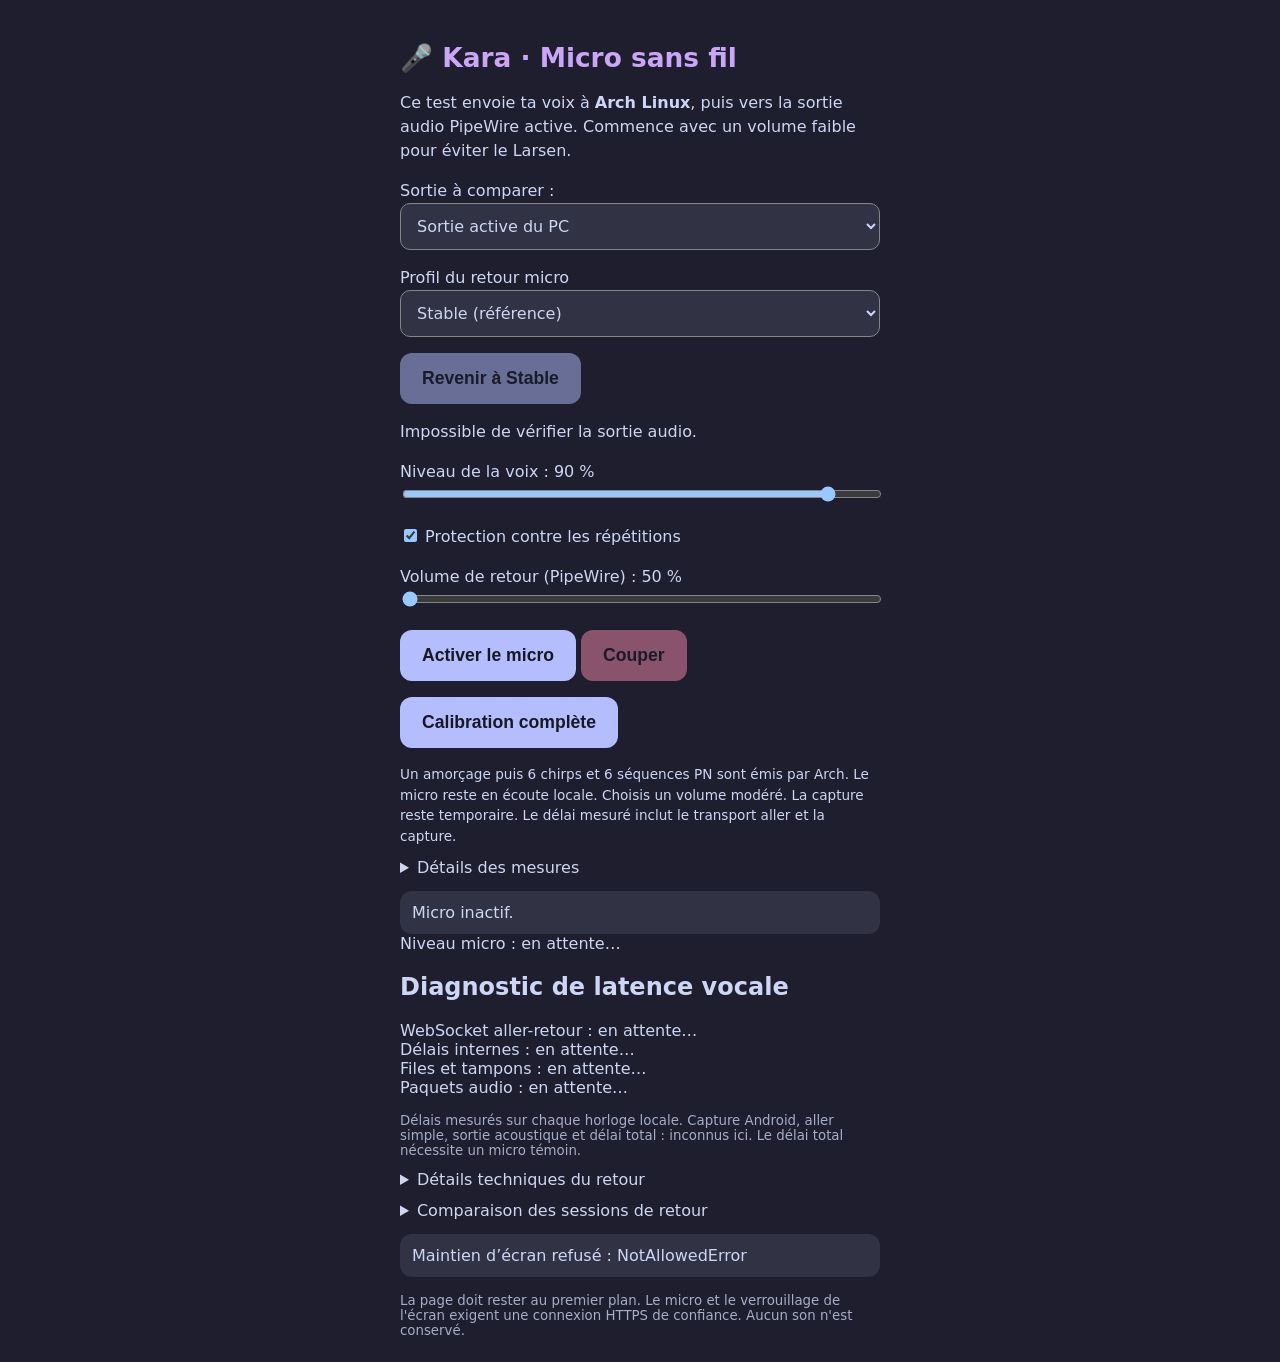
==== commit 2ce9359a: "secure push" ====
--- a/bin/_kara_micro_test.html
+++ b/bin/_kara_micro_test.html
@@ -11,7 +11,9 @@
 p{line-height:1.5}
 button{font-size:1.1rem;padding:15px 22px;border:0;border-radius:12px;background:#b4befe;color:#181825;font-weight:bold}
 button:disabled{opacity:.5}
-#stop{background:#f38ba8}
+#stop,#cancel-calibration{background:#f38ba8}
+table{border-collapse:collapse;font-size:.78rem;width:100%}td,th{padding:5px;border-bottom:1px solid #45475a;text-align:left;white-space:nowrap}details{margin-top:12px}pre{font:inherit;font-size:.8rem}
+#calibration{white-space:pre-line;font-size:.85rem;line-height:1.5;margin-top:14px}
 #status,#wake{padding:12px;background:#313244;border-radius:12px;margin-top:14px}
 small{color:#a6adc8;display:block;margin-top:16px}
 </style></head><body><main>
@@ -19,33 +21,54 @@
 <p>Ce test envoie ta voix à <b>Arch Linux</b>, puis vers la sortie audio PipeWire active. Commence avec un volume faible pour éviter le Larsen.</p>
 <p><label for="output">Sortie à comparer :</label>
 <select id="output" style="font:inherit;width:100%;padding:12px;background:#313244;color:#cdd6f4;border-radius:10px">
-<option value="default">EDENWOOD / sortie active du PC (Bluetooth)</option>
+<option value="default">Sortie active du PC</option>
 <option value="analog">Haut-parleurs ou prise casque analogique du PC</option>
 </select></p>
+<p><label for="profile">Profil du retour micro</label>
+<select id="profile" style="font:inherit;width:100%;padding:12px;background:#313244;color:#cdd6f4;border-radius:10px">
+<option value="stable">Stable (référence)</option>
+<option value="balanced">Équilibré</option>
+<option value="low-latency">Faible latence</option>
+</select></p>
+<p><button id="restore-stable" type="button" disabled>Revenir à Stable</button></p>
+<p id="monitor-preset" role="status" hidden></p>
+<div id="monitor-profile" role="status"></div>
 <p><label for="mic-gain">Niveau de la voix : <output id="mic-gain-value">90 %</output></label>
 <input id="mic-gain" type="range" min="0" max="100" step="5" value="90" style="width:100%">
 </p>
-<p><label for="speaker-volume">Volume de retour (PipeWire) : <output id="speaker-volume-value">160 %</output></label>
-<input id="speaker-volume" type="range" min="50" max="180" step="5" value="160" style="width:100%">
+<p><label><input id="echo-guard" type="checkbox" checked> Protection contre les répétitions</label></p>
+<p><label for="speaker-volume">Volume de retour (PipeWire) : <output id="speaker-volume-value">50 %</output></label>
+<input id="speaker-volume" type="range" min="50" max="100" step="5" value="50" style="width:100%">
 </p>
 <p><button id="start">Activer le micro</button> <button id="stop" disabled>Couper</button></p>
-<p><button id="calibrate">Mesurer sortie audio (sans écho)</button></p>
-<div id="calibration" role="status">Calibration V6 sans Larsen : Kara transmet directement un signal numérique synthétique vers Arch (aucun bip sur le téléphone). Après un amorçage, cinq retours acoustiques sont analysés. Le microphone reste en écoute seule et n’est jamais retransmis en direct. Volume modéré ; aucun enregistrement sur disque.</div>
+<p><button id="calibrate">Calibration complète</button> <button id="cancel-calibration" hidden>Annuler</button></p>
+<div id="calibration" role="status">Un amorçage puis 6 chirps et 6 séquences PN sont émis par Arch. Le micro reste en écoute locale. Choisis un volume modéré. La capture reste temporaire. Le délai mesuré inclut le transport aller et la capture.</div>
+<div id="calibration-level" role="status"></div>
+<details id="calibration-details"><summary>Détails des mesures</summary><div style="overflow-x:auto"><table id="calibration-table"></table></div><pre id="calibration-meta" style="white-space:pre-wrap"></pre></details>
 <div id="status" role="status">Micro inactif.</div>
-<p><small>Le volume de retour agit sur le flux microphone uniquement, pas sur Strawberry. Commence à 160 % et baisse si tu entends de la distorsion.</small></p>
-<p><small>Capture AudioWorklet en temps réel, sans ScriptProcessor ni conversion 16 kHz. Test audio propre : pas de double amplification. Commence à 90 % et baisse si nécessaire. La musique n’est pas modifiée.</small></p>
 <div id="levels" role="status">Niveau micro : en attente…</div>
-<small>Réduction du bruit activée et gain automatique désactivé pour éviter de remonter les sons ambiants.</small>
-<small>Mode de transfert : blocs de 20 ms (moins de messages réseau, même sortie 48 kHz).</small>
+<section aria-labelledby="voice-latency-title">
+<h2 id="voice-latency-title">Diagnostic de latence vocale</h2>
+<div id="latency">WebSocket aller-retour : en attente…</div>
+<div id="timing">Délais internes : en attente…</div>
+<div id="network">Files et tampons : en attente…</div>
 <div id="losses" role="status">Paquets audio : en attente…</div>
-<div id="timing" role="status">Mesures de latence : en attente…</div>
-<div id="startup" role="status">Activation : en attente…</div>
-<div id="latency" role="status">Réseau Wi-Fi : en attente…</div>
-<div id="stages" role="status">Diagnostic horodaté : en attente…</div>
-<div id="network" role="status">Régularité audio réseau : en attente…</div>
-<small>Diagnostic passif : comparer les pauses audio sur le téléphone et leur arrivée sur Arch. Les compteurs ne mesurent pas le retard Bluetooth et ne distinguent pas à eux seuls une pause du navigateur d’un incident Wi-Fi.</small>
+<div id="stages"></div>
+<small>Délais mesurés sur chaque horloge locale. Capture Android, aller simple, sortie acoustique et délai total : inconnus ici. Le délai total nécessite un micro témoin.</small>
+<details><summary>Détails techniques du retour</summary>
+<p><label><input id="chrome-echo" type="checkbox" checked> Annulation d’écho de Chrome</label></p>
+<p><label><input id="chrome-noise" type="checkbox" checked> Réduction de bruit de Chrome</label></p>
+<p><label><input id="short-buffer" type="checkbox"> Tampon Pulse court (profils Équilibré et Faible latence)</label></p>
+<div id="startup">Activation : en attente…</div>
+<pre id="monitor-json" style="white-space:pre-wrap"></pre>
+</details>
+</section>
+<details><summary>Comparaison des sessions de retour</summary>
+<p>Dernier relevé par sortie, profil et état de la protection.</p>
+<div style="overflow-x:auto"><table id="monitor-comparison"></table></div></details>
 <div id="wake" role="status">Préparation du maintien de l'écran allumé…</div>
 <small>La page doit rester au premier plan. Le micro et le verrouillage de l'écran exigent une connexion HTTPS de confiance. Aucun son n'est conservé.</small>
+<script src="/calibration.js"></script>
 <script>
 'use strict';
 const $=x=>document.getElementById(x);
@@ -53,13 +76,119 @@
 const wakeStatus=s=>{$('wake').textContent=s};
 const token=new URLSearchParams(location.search).get('token')||'';
 let ws=null,stream=null,context=null,processor=null,source=null,silence=null,statsTimer=null;
-let roundTrips=[], captureStart=0, sentPackets=0, clientDropped=0;
-let lastMicPacketAt=0, clientGapsOver40=0, clientGapsOver100=0, clientMaxGap=0;
-let packetSequence=0, workletAge=[], beforeSendDelay=[], clientBufferedMax=0;
-let calibrationMode=false, calibrationSamples=[], calibrationTimer=null;
-let calibrationRate=48000, temporaryVolume=null, calibrationCancelled=false;
-let calibrationSending=false, calibrationSession=null;
-let calibrationCaptureStartSec=null, calibrationCaptureFrames=0;
+let captureStart=0, sentPackets=0, clientDropped=0;
+let normalOwner=0;
+let cancelReady=null, normalBusy=false, monitorChanged=false;
+let preferenceRead=0, displayedPreference=null;
+const monitorSessions=new Map();
+const profileNames={stable:'Stable',balanced:'Équilibré','low-latency':'Faible latence'};
+function updateRestore(){
+ $('restore-stable').disabled=Boolean(calibrationOwner)||$('profile').value==='stable';
+}
+function updateEchoVolume(){
+ const volume=$('speaker-volume');
+ volume.max=$('echo-guard').checked?'100':'180';
+ if(Number(volume.value)>Number(volume.max))volume.value=volume.max;
+ $('speaker-volume-value').textContent=volume.value+' %';
+}
+async function refreshOutputPreference(){
+ const read=++preferenceRead;
+ const output=$('output').value;
+ try{
+  const query=new URLSearchParams({token,output});
+  const response=await fetch('/monitor-preferences?'+query,{signal:AbortSignal.timeout(4500)});
+  if(!response.ok)throw Error('Sortie audio indisponible ou modifiée');
+  const {settings,saved,route}=await response.json();
+  if(read!==preferenceRead||$('output').value!==output)return null;
+  if(typeof route!=='string'||!Object.hasOwn(profileNames,settings.profile))throw Error('Profil de sortie incompatible');
+  const signature=JSON.stringify(settings);
+  // Apply a new route or saved revision once. Refreshing the same preset
+  // before activation preserves manual adjustments made for the next trial.
+  if(displayedPreference?.route!==route||displayedPreference.signature!==signature){
+   $('profile').value=settings.profile;
+   $('echo-guard').checked=settings.echo_guard;
+   $('chrome-echo').checked=settings.chrome_echo;
+   $('chrome-noise').checked=settings.chrome_noise;
+   $('short-buffer').checked=settings.pulse_buffer==='short';
+   $('mic-gain').value=String(settings.mic_gain_percent);
+   $('mic-gain-value').textContent=settings.mic_gain_percent+' %';
+   updateEchoVolume();
+   $('speaker-volume').value=String(settings.volume_percent);
+   updateEchoVolume();
+   updateRestore();
+  }
+  displayedPreference={route,signature};
+  $('monitor-preset').hidden=!saved;
+  $('monitor-preset').textContent=saved?(settings.experimental?'Profil expérimental chargé.':'Profil enregistré chargé.'):'';
+  return route;
+ }catch(error){
+  if(read!==preferenceRead)return null;
+  $('monitor-preset').hidden=false;
+  $('monitor-preset').textContent='Impossible de vérifier la sortie audio.';
+  throw error;
+ }
+}
+function showMonitorComparison(){
+ const table=$('monitor-comparison');table.replaceChildren();
+ const rows=[['Sortie','Profil','Protection','Durée','Ignorés tél.','Séq. manquantes','Écartés Arch','Attentes source','Sous-alim. Pulse']];
+ for(const [output,settings,levels,client] of monitorSessions.values())
+  rows.push([output==='analog'?'Analogique':'Sortie par défaut',profileNames[settings.profile],settings.echo_guard?'Activée':'Désactivée',
+   levels.uptime_sec+' s',client.dropped,levels.sequence_missing,levels.queue_drops,levels.source_starvations,levels.pulse_underruns??'—']);
+ for(const [index,values] of rows.entries()){
+  const row=document.createElement('tr');
+  for(const value of values){const cell=document.createElement(index?'td':'th');cell.textContent=String(value);row.appendChild(cell);}
+  table.appendChild(row);
+ }
+}
+function appendSample(samples,when,value){
+ samples.push([when,value]);
+ if(samples.length>1200)samples.splice(0,200);
+}
+function percentile(ordered,p){
+ return ordered[Math.ceil(ordered.length*p)-1];
+}
+function describeSamples(samples,trendKey='trend_ms_per_s'){
+ const values=samples.map(x=>x[1]).sort((a,b)=>a-b),n=values.length;
+ const rounded=x=>Math.round(x*1000)/1000;
+ const result={n,p50:n>=5?rounded(percentile(values,.50)):null,p95:n>=20?rounded(percentile(values,.95)):null,
+  p99:n>=100?rounded(percentile(values,.99)):null,max:n?rounded(values[n-1]):null,[trendKey]:null};
+ if(n>=20&&samples[n-1][0]-samples[0][0]>=5000){
+  const size=Math.floor(n/4), first=samples.slice(0,size), last=samples.slice(-size);
+  const dt=last[Math.floor(size/2)][0]-first[Math.floor(size/2)][0];
+  const mid=group=>percentile(group.map(x=>x[1]).sort((a,b)=>a-b),.5);
+  if(dt>0)result[trendKey]=rounded(1000*(mid(last)-mid(first))/dt);
+ }
+ return result;
+}
+function measuredRate(samples){
+ if(samples.length<2)return null;
+ const [start,first]=samples[0],[end,last]=samples[samples.length-1];
+ return end-start>=5000?Math.round(10000*(last-first)/(end-start))/10:null;
+}
+function sampleText(value,unit=' ms'){return Number.isFinite(value)?value+unit:'—';}
+function renderVoiceDiagnostic(client,data){
+ const times=client.timings_ms, server=data.diagnostic;
+ const rtt=times.rtt_ms;
+ $('latency').textContent='RTT WebSocket (aller-retour) · p50 '+sampleText(rtt.p50)+' · p95 '+sampleText(rtt.p95)+
+  ' · variation relative envoi → réception p95 '+sampleText(server?.relative_transit_ms.p95);
+ const parts=[['Constitution du bloc',times.assembly_audio_ms],['Âge fin Worklet → JS',times.worklet_age_audio_ms],
+  ['JS avant envoi',times.js_before_send_ms],['File Arch',server?.timings_ms.queue_ms],
+  ['DSP',server?.timings_ms.dsp_encode_ms],['stdin + drain',server?.timings_ms.stdin_write_drain_ms]];
+ $('timing').textContent='Délais internes (p95) · '+parts.map(([name,stat])=>name+' '+sampleText(stat?.p95)).join(' · ');
+ const backlog=server?.player_backlog;
+ $('network').textContent='Tampons en cours · navigateur '+sampleText(client.buffered_bytes,' o')+
+  ' · file Arch '+sampleText(data.queue_est_ms)+' · asyncio '+sampleText(backlog?.asyncio_bytes,' o')+
+  ' · tube Linux '+sampleText(backlog?.kernel_pipe_bytes,' o');
+ const rising=parts.filter(([name,stat])=>name!=='Constitution du bloc'&&stat?.trend_ms_per_s>=1)
+  .map(([name,stat])=>name+' +'+stat.trend_ms_per_s+' ms/s');
+ const relative=server?.relative_transit_ms.trend_ms_per_s;
+ if(relative>=1)rising.push('transport relatif / horloges +'+relative+' ms/s');
+ const browser=client.buffered_samples_bytes.trend_bytes_per_s;
+ if(browser>=96)rising.push('tampon navigateur +'+browser+' o/s');
+ const pipe=server?.player_backlog_samples_ms?.kernel_pipe_pcm_ms.trend_ms_per_s;
+ if(pipe>=1)rising.push('tube Linux +'+pipe+' ms PCM/s');
+ $('stages').textContent=rising.length?'Hausse observée · '+rising.join(' · '):'';
+}
 let wake=null,awake=true;
 async function keepAwake(){
  if(!awake||document.visibilityState!=='visible'||wake)return;
@@ -79,110 +208,164 @@
 }
 async function stop(){
  if(statsTimer){clearInterval(statsTimer);statsTimer=null;}
- if(calibrationTimer){clearTimeout(calibrationTimer);calibrationTimer=null;}
- calibrationCancelled=true;calibrationSending=false;
- if(ws&&ws.readyState===WebSocket.OPEN&&calibrationMode){
-   ws.send('monitor:off');
- }
- if(calibrationMode&&temporaryVolume!==null&&ws&&ws.readyState===WebSocket.OPEN){
-   ws.send('volume:'+temporaryVolume);
- }
- calibrationMode=false;temporaryVolume=null;
+ normalOwner++;
+ normalBusy=false;
+ if(cancelReady)cancelReady();
+ if(calibrationOwner){$('calibration').textContent='Calibration annulée.';releaseCalibration(calibrationOwner);}
  $('calibrate').disabled=false;
  $('start').disabled=false;$('stop').disabled=true;$('output').disabled=false;
- if(processor){processor.port.onmessage=null;processor.disconnect();processor=null;}
+ if(processor){processor.port.onmessage=null;processor.port.close();processor.disconnect();processor=null;}
  if(source){source.disconnect();source=null;}
  if(silence){silence.disconnect();silence=null;}
- if(stream){stream.getTracks().forEach(t=>t.stop());stream=null;}
- if(context){await context.close().catch(()=>{});context=null;}
- if(ws){try{ws.send('stop');ws.close()}catch(e){}ws=null;}
+ $('profile').disabled=false;$('echo-guard').disabled=false;$('chrome-echo').disabled=false;
+ $('chrome-noise').disabled=false;$('short-buffer').disabled=false;updateRestore();
+ if(stream){stream.getTracks().forEach(t=>{t.onended=null;t.stop();});stream=null;}
+ const closingContext=context;context=null;
+ if(closingContext)closingContext.onstatechange=null;
+ const closingSocket=ws;ws=null;
+ if(closingSocket){closingSocket.onclose=null;closingSocket.onmessage=null;closingSocket.onerror=null;try{if(closingSocket.readyState===WebSocket.OPEN)closingSocket.send('stop');closingSocket.close();}catch(e){}}
  status('Micro coupé.');
-}
-async function startMic(calibration=false){
+ $('monitor-profile').textContent='';
+ if(monitorChanged){showMonitorComparison();monitorChanged=false;}
+ if(closingContext)await closingContext.close().catch(()=>{});
+}
+async function startMic(){
+ if(calibrationOwner||normalBusy)return;
+ const owner=++normalOwner;
+ const active=()=>{if(owner!==normalOwner)throw Error('Activation annulée');};
  if(!window.isSecureContext||!navigator.mediaDevices){
   status('Le micro exige une page HTTPS avec un certificat de confiance.');return;
  }
  $('start').disabled=true;$('output').disabled=true;
+ normalBusy=true;
+ $('profile').disabled=true;$('echo-guard').disabled=true;$('chrome-echo').disabled=true;
+ $('chrome-noise').disabled=true;$('short-buffer').disabled=true;updateRestore();
  $('calibrate').disabled=true;
- calibrationMode=calibration;calibrationCancelled=false;calibrationSending=false;calibrationSamples=[];
+ $('stop').disabled=false;
+ let lastWorkletSequence=-1, workletDuplicates=0;
+ let lastFrame=null, lastArrival=null, missingInputFrames=0, clientBufferedMax=0, sourceQuantumMax=0;
+ const workletEndFrames=[];
+ const bufferedSamples=[];
+ const probes={assembly_audio_ms:[],worklet_age_audio_ms:[],callback_gap_ms:[],
+  js_before_send_ms:[],ws_send_api_ms:[],rtt_ms:[]};
+ const skipped={old:0,backlog:0,closed:0};
+ $('levels').textContent='Niveau micro : en attente…';
+ $('losses').textContent='Paquets audio : en attente…';
+ $('latency').textContent='WebSocket aller-retour : en attente…';
+ $('timing').textContent='Délais internes : en attente…';
+ $('network').textContent='Files et tampons : en attente…';
+ $('stages').textContent='';$('monitor-json').textContent='';
  captureStart=performance.now();sentPackets=0;clientDropped=0;
- packetSequence=0;workletAge=[];beforeSendDelay=[];clientBufferedMax=0;
- lastMicPacketAt=0;clientGapsOver40=0;clientGapsOver100=0;clientMaxGap=0;
  try{
-  stream=await navigator.mediaDevices.getUserMedia({audio:{
-   echoCancellation:!calibration,noiseSuppression:!calibration,autoGainControl:false},video:false});
-  await keepAwake();
+  const route=await refreshOutputPreference();active();
+  if(!route)throw Error('Sortie audio modifiée');
+  const profile=$('profile').value, output=$('output').value, echoGuard=$('echo-guard').checked;
+  const acquired=await navigator.mediaDevices.getUserMedia({audio:{
+   // Isolate Chrome's track setting from Kara's separate return gain guard.
+   echoCancellation:$('chrome-echo').checked,noiseSuppression:$('chrome-noise').checked,
+   autoGainControl:false},video:false});
+  if(owner!==normalOwner){acquired.getTracks().forEach(t=>t.stop());return;}
+  stream=acquired;
+  const tracks=stream.getAudioTracks();
+  if(tracks.length!==1||tracks[0].readyState!=='live')throw Error('Une seule piste micro active est requise.');
+  const track=tracks[0];
+  track.onended=()=>{if(owner===normalOwner){stop();status('Micro coupé. Piste audio terminée.');}};
+  await keepAwake();active();
   context=new AudioContext({latencyHint:'interactive',sampleRate:48000});
-  await context.resume();
-  ws=new WebSocket('wss://'+location.host+'/audio?token='+encodeURIComponent(token)+'&output='+encodeURIComponent($('output').value)+'&rate='+encodeURIComponent(context.sampleRate)+(calibration?'&calibration=1':''));
-  ws.binaryType='arraybuffer';
-  await new Promise((resolve,reject)=>{
-   const timeout=setTimeout(()=>reject(Error('Délai réseau dépassé')),5000);
-   ws.onmessage=event=>{
-    try{if(JSON.parse(event.data).ready){clearTimeout(timeout);resolve()}}catch(e){}
+  await context.resume();active();
+  const query=new URLSearchParams({token,output,rate:context.sampleRate,profile,route,
+   echo_guard:echoGuard?'1':'0',volume:$('speaker-volume').value});
+  if(profile!=='stable'&&$('short-buffer').checked)query.set('pulse_buffer','short');
+  const socket=ws=new WebSocket('wss://'+location.host+'/audio?'+query);
+  socket.binaryType='arraybuffer';
+  const settings=await new Promise((resolve,reject)=>{
+   function finish(error,value){
+    clearTimeout(timeout);cancelReady=null;
+    error?reject(Error(error)):resolve(value);
+   }
+   const timeout=setTimeout(()=>finish('Délai réseau dépassé'),5000);
+   cancelReady=()=>finish('Activation annulée');
+   socket.onmessage=event=>{
+    try{const data=JSON.parse(event.data);if(data.ready)finish(null,data);}catch(e){}
    };
-   ws.onerror=()=>{clearTimeout(timeout);reject(Error('Connexion audio impossible'))};
-   ws.onclose=()=>{clearTimeout(timeout);reject(Error('Connexion interrompue'))};
+   socket.onerror=()=>finish('Connexion audio impossible');
+   socket.onclose=()=>finish('Connexion interrompue');
   });
+  active();
+  if(settings.profile!==profile||![10,20].includes(settings.block_ms)||!Number.isFinite(settings.queue_max_ms))throw Error('Profil serveur incompatible');
+  if(settings.echo_guard!==echoGuard)throw Error('Réglage de protection incompatible');
+  socket.onclose=()=>{if(owner===normalOwner){stop();status('Micro coupé. Connexion audio interrompue.');}};
+  socket.onerror=null;
+  context.onstatechange=()=>{if(owner===normalOwner&&context.state!=='running'){stop();status('Micro coupé. Contexte audio suspendu.');}};
+  const trackSettings=track.getSettings(), capture={context_rate_hz:context.sampleRate};
+  if(Number.isFinite(context.baseLatency))capture.base_latency_ms=context.baseLatency*1000;
+  for(const key of ['latency','sampleRate','channelCount','echoCancellation','noiseSuppression','autoGainControl'])
+   if(typeof trackSettings[key]==='boolean'||Number.isFinite(trackSettings[key]))capture[key]=trackSettings[key];
+  if(['all','remote-only'].includes(trackSettings.echoCancellation))capture.echoCancellation=trackSettings.echoCancellation;
+  const backend=profile==='stable'?'pw-cat':'pacat';
+  $('monitor-profile').textContent=profileNames[profile]+' · blocs '+settings.block_ms+' ms · file Arch max. '+settings.queue_max_ms+' ms · '+backend+' : '+settings.requested_latency_ms+' ms demandées'+
+   (echoGuard?' · protection active (−'+settings.echo_guard_attenuation_db+' dB sur le retour)':' · protection désactivée');
+  const maxSocketBytes=(Math.round(context.sampleRate*settings.block_ms/1000)*2+16)*settings.queue_max_ms/settings.block_ms;
   await context.audioWorklet.addModule('/worklet.js?token='+encodeURIComponent(token));
+  active();
   source=context.createMediaStreamSource(stream);
-  processor=new AudioWorkletNode(context,'kara-micro',{numberOfInputs:1,numberOfOutputs:1,outputChannelCount:[1]});
+  processor=new AudioWorkletNode(context,'kara-micro',{numberOfInputs:1,numberOfOutputs:1,outputChannelCount:[1],
+   processorOptions:{monitorBlockMs:settings.block_ms}});
   processor.port.postMessage({gain:Number($('mic-gain').value)/100});
   processor.port.onmessage=event=>{
-    const payload=event.data.pcm;
-    const endSec=event.data.endSec;
-    if(!calibrationMode){
-      const arrived=performance.now();
-      // Both values use AudioContext's clock, avoiding wall-clock sync.
-      const ageMs=Math.max(0,(context.currentTime-endSec)*1000);
-      workletAge.push(ageMs);
-      if(workletAge.length>1200)workletAge.shift();
-      if(lastMicPacketAt){
-        const gap=arrived-lastMicPacketAt;
-        if(gap>40)clientGapsOver40++;
-        if(gap>100)clientGapsOver100++;
-        clientMaxGap=Math.max(clientMaxGap,gap);
-      }
-      lastMicPacketAt=arrived;
+    if(owner!==normalOwner)return;
+    const {pcm:payload,endSec,endFrame,sequence,readySpanFrames,quantumFrames}=event.data;
+    // Keep the capture identity even across a browser-side drop. Replaying a
+    // Worklet message cannot acquire a fresh sequence on the main thread.
+    if(!Number.isSafeInteger(sequence)||sequence<=lastWorkletSequence){workletDuplicates++;return;}
+    lastWorkletSequence=sequence;
+    const arrived=performance.now();
+    // Compare clocks within the browser. After a main-thread stall the
+    // experimental profiles discard old audio before it enters ordered TCP.
+    const ageMs=Math.max(0,(context.currentTime-endSec)*1000);
+    appendSample(probes.worklet_age_audio_ms,arrived,ageMs);
+    if(lastArrival!==null)appendSample(probes.callback_gap_ms,arrived,arrived-lastArrival);
+    lastArrival=arrived;
+    if(Number.isSafeInteger(endFrame)){
+      if(lastFrame!==null)missingInputFrames+=Math.max(0,endFrame-lastFrame-payload.byteLength/2);
+      lastFrame=endFrame;
+      appendSample(workletEndFrames,arrived,endFrame);
     }
-    if(calibrationMode){
-      // Timestamp every captured PCM frame on the SAME AudioContext clock
-      // as the outgoing test burst. Never infer time from a reset array length.
-      const block=new Int16Array(payload);
-      if(calibrationCaptureStartSec===null){
-        calibrationCaptureStartSec=endSec-block.length/context.sampleRate;
-      }
-      calibrationCaptureFrames+=block.length;
-      calibrationSamples.push(block);
-    }
-    if(calibrationMode)return; // NEVER forward live microphone in calibration
-    if(ws&&ws.readyState===WebSocket.OPEN&&ws.bufferedAmount<4000){
+    if(Number.isSafeInteger(readySpanFrames))appendSample(probes.assembly_audio_ms,arrived,1000*readySpanFrames/context.sampleRate);
+    if(Number.isSafeInteger(quantumFrames))sourceQuantumMax=Math.max(sourceQuantumMax,quantumFrames);
+    const bufferedBefore=socket.bufferedAmount;
+    appendSample(bufferedSamples,arrived,bufferedBefore);
+    const tooOld=profile!=='stable'&&!(ageMs<=settings.queue_max_ms);
+    const backlog=profile==='stable'?bufferedBefore>=4000:bufferedBefore+16+payload.byteLength>maxSocketBytes;
+    clientBufferedMax=Math.max(clientBufferedMax,bufferedBefore);
+    if(socket.readyState===WebSocket.OPEN&&!tooOld&&!backlog){
       // KTS1 + u32 sequence + f64 client send timestamp (milliseconds).
       // Audio remains identical after stripping the 16-byte header on Arch.
       const binary=new ArrayBuffer(16+payload.byteLength);
       const header=new DataView(binary);
       header.setUint8(0,75);header.setUint8(1,84);header.setUint8(2,83);header.setUint8(3,49);
-      header.setUint32(4,packetSequence++,true);
+      header.setUint32(4,sequence,true);
+      new Uint8Array(binary,16).set(new Uint8Array(payload));
       const stamp=performance.now();header.setFloat64(8,stamp,true);
-      new Uint8Array(binary,16).set(new Uint8Array(payload));
-      ws.send(binary);sentPackets++;
-      beforeSendDelay.push(performance.now()-stamp);
-      if(beforeSendDelay.length>1200)beforeSendDelay.shift();
-      clientBufferedMax=Math.max(clientBufferedMax,ws.bufferedAmount);
-    }else{clientDropped++;packetSequence++;}
+      socket.send(binary);sentPackets++;
+      const sentAt=performance.now();
+      appendSample(probes.js_before_send_ms,stamp,stamp-arrived);
+      appendSample(probes.ws_send_api_ms,sentAt,sentAt-stamp);
+      clientBufferedMax=Math.max(clientBufferedMax,socket.bufferedAmount);
+    }else{
+      clientDropped++;
+      skipped[socket.readyState!==WebSocket.OPEN?'closed':tooOld?'old':'backlog']++;
+    }
   };
   silence=context.createGain();silence.gain.value=0;
   source.connect(processor);processor.connect(silence);silence.connect(context.destination);
+  let lastLocalDiagnostics=-Infinity;
   ws.onmessage=event=>{
    if(typeof event.data==='string' && event.data.startsWith('pong:')){
     const sent=Number(event.data.slice(5));
-    const rtt=performance.now()-sent;
+    const now=performance.now(), rtt=now-sent;
     if(Number.isFinite(rtt) && rtt>=0 && rtt<10000){
-      roundTrips.push(rtt);if(roundTrips.length>8)roundTrips.shift();
-      const median=[...roundTrips].sort((a,b)=>a-b)[Math.floor(roundTrips.length/2)];
-      const highest=Math.max(...roundTrips);
-      const lowest=Math.min(...roundTrips);
-      $('latency').textContent='WebSocket aller-retour : médiane '+Math.round(median)+' ms · min '+Math.round(lowest)+' ms · max '+Math.round(highest)+' ms (hors Bluetooth et capture).';
+      appendSample(probes.rtt_ms,now,rtt);
     }
     return;
    }
@@ -191,22 +374,31 @@
     if(data.levels){
      const db=data.rms>0?Math.round(20*Math.log10(data.rms)):'silence';
      $('levels').textContent='Niveau reçu : '+db+' dBFS · crêtes '+Math.round(data.peak*100)+' % · échantillons saturés : '+data.clipped;
-     $('losses').textContent='Paquets émis : '+sentPackets+' · ignorés téléphone : '+clientDropped+' · reçus Arch : '+data.rx_packets+' · perdus Arch : '+data.queue_drops+' ('+data.drop_per_sec+'/s)';
-     $('timing').textContent='Test : '+data.uptime_sec+' s · écriture PipeWire moy. '+data.write_avg_ms+' ms / max '+data.write_max_ms+' ms · écritures >10 ms : '+data.write_over_10ms+' · attente tampon '+data.queue_wait_last_ms+' ms / max '+data.queue_wait_max_ms+' ms · tampon actuel ~'+data.queue_est_ms+' ms';
-     const quantile=(v,q)=>{if(!v.length)return 0;const a=[...v].sort((x,y)=>x-y);return a[Math.floor((a.length-1)*q)];};
-     $('stages').textContent='Étapes : Worklet → JS p95 '+quantile(workletAge,.95).toFixed(1)+' ms / max '+Math.max(0,...workletAge).toFixed(1)+' ms · préparation WebSocket p95 '+quantile(beforeSendDelay,.95).toFixed(2)+' ms · tampon WebSocket max '+clientBufferedMax+' octets · transport relatif Arch p95 '+data.transport_excess_p95_ms+' ms / max '+data.transport_excess_max_ms+' ms · séquences manquantes '+data.sequence_missing+'.';
-     $('network').textContent='Audio toutes les 20 ms — Téléphone : interruptions >40 ms '+clientGapsOver40+' / >100 ms '+clientGapsOver100+' · max '+Math.round(clientMaxGap)+' ms. Arrivée Arch : intervalle p95 '+data.rx_gap_p95_ms+' ms · interruptions >40 ms '+data.rx_gaps_over_40+' / >100 ms '+data.rx_gaps_over_100+' · max '+data.rx_gap_max_ms+' ms · rafales <5 ms '+data.rx_bursts_under_5+'.';
+     $('losses').textContent='Ignorés tél. : '+clientDropped+' · séquences manquantes : '+data.sequence_missing+' · écartés Arch : '+data.queue_drops+' · attentes source : '+data.source_starvations+
+      (data.transport_stale_drops?' · périmés après un trou réseau : '+data.transport_stale_drops:'')+
+      (data.pulse_underruns==null?'':' · sous-alimentations Pulse : '+data.pulse_underruns)+'.';
+     const timings_ms=Object.fromEntries(Object.entries(probes).map(([key,list])=>[key,describeSamples(list)]));
+     const client={sent:sentPackets,dropped:clientDropped,drop_reasons:{...skipped},
+      worklet_duplicates:workletDuplicates,worklet_missing_frames:missingInputFrames,
+      max_quantum_frames:sourceQuantumMax||null,worklet_frames_per_s:measuredRate(workletEndFrames),
+      buffered_bytes:socket.bufferedAmount,buffered_bytes_max:clientBufferedMax,
+      buffered_samples_bytes:describeSamples(bufferedSamples,'trend_bytes_per_s'),timings_ms};
+     const now=performance.now();
+     if(settings.local_diagnostics&&socket.readyState===WebSocket.OPEN&&socket.bufferedAmount===0
+        &&now-lastLocalDiagnostics>=3000){
+      socket.send('diagnostics:'+JSON.stringify({capture,client}));
+      lastLocalDiagnostics=now;
+     }
+     renderVoiceDiagnostic(client,data);
+     $('monitor-json').textContent=JSON.stringify({settings,capture,output,client,server:data,
+      unmeasured_ms:{android_adc_to_worklet:null,network_one_way:null,stdin_to_acoustic:null,
+       voice_to_acoustic:null}},null,2);
+     monitorChanged=true;
+     monitorSessions.set(output+'/'+profile+'/'+echoGuard,[output,settings,data,client]);
     }
    }catch(e){}
   };
-  if(calibration){
-    temporaryVolume=$('speaker-volume').value;
-    ws.send('monitor:off');
-    ws.send('volume:85');
-  }else if(ws&&ws.readyState===WebSocket.OPEN){
-    ws.send('volume:'+$('speaker-volume').value);
-  }
-  roundTrips=[];
+  ws.send('volume:'+$('speaker-volume').value);
   statsTimer=setInterval(()=>{
     if(ws&&ws.readyState===WebSocket.OPEN){
       ws.send('levels');ws.send('ping:'+performance.now());
@@ -215,341 +407,266 @@
   $('stop').disabled=false;
   $('startup').textContent='Activation totale : '+Math.round(performance.now()-captureStart)+' ms (téléphone + serveur + Worklet)';
   status('Micro actif → Arch → '+($('output').value==='analog'?'sortie analogique':'sortie PipeWire active')+'. Parle doucement.');
-  ws.onclose=()=>{if(stream)stop();};
-  if(calibration){
-    calibrationRate=context.sampleRate;
-    await runAutomaticCalibration();
+ }catch(error){if(owner===normalOwner){await stop();status('Échec : '+error.message);}}
+}
+$('profile').onchange=updateRestore;
+$('output').onchange=()=>refreshOutputPreference().catch(()=>{});
+$('echo-guard').onchange=updateEchoVolume;
+$('restore-stable').onclick=()=>{
+ if(calibrationOwner)return;
+ if(normalBusy)stop();
+ $('profile').value='stable';updateRestore();
+ status('Profil Stable sélectionné. Active le micro pour reprendre.');
+};
+$('start').onclick=()=>startMic();
+$('calibrate').onclick=()=>startCalibration();
+// Calibration owns its socket and capture independently of normal streaming.
+let calibrationOwner=null;
+const CAL_LIMITS={sessionMs:90000,packetSeconds:5,referenceFrames:4800};
+const CAL_SERVER_ERRORS=new Map([
+ ['target_unavailable','Sortie PipeWire indisponible'],
+ ['probe_failed','Échec de lecture sur la sortie PipeWire sélectionnée'],
+ ['probe_in_progress','Une sonde est déjà en cours'],
+ ['probe_rate_limited','Intervalle minimal entre deux sondes non respecté'],
+ ['probe_limit','Quota de sondes atteint'],
+ ['session_timeout','Durée maximale de la session serveur atteinte'],
+ ['idle_timeout','Session serveur inactive'],
+ ['unsupported_command','Commande de calibration refusée par le serveur'],
+ ['invalid_or_rate_limited_ping','Mesure réseau refusée par le serveur'],
+]);
+function calibrationActive(owner){
+ if(calibrationOwner!==owner||owner.cancelled)throw Error('Calibration annulée');
+}
+function calibrationWait(owner,ms){
+ return new Promise((resolve,reject)=>{
+  const timer=setTimeout(()=>{owner.waiters.delete(cancel);resolve();},ms);
+  const cancel=()=>{clearTimeout(timer);reject(Error('Calibration annulée'));};
+  owner.waiters.add(cancel);
+ });
+}
+function releaseCalibration(owner){
+ if(!owner||owner.cancelled)return;
+ owner.cancelled=true;clearTimeout(owner.deadline);
+ for(const cancel of owner.waiters)cancel();owner.waiters.clear();
+ if(owner.socket){
+  owner.socket.onmessage=null;owner.socket.onclose=null;owner.socket.onerror=null;
+  try{if(owner.socket.readyState===WebSocket.OPEN)owner.socket.send('stop');owner.socket.close();}catch(e){}
+ }
+ if(owner.node){owner.node.port.onmessage=null;owner.node.disconnect();}
+ if(owner.source)owner.source.disconnect();
+ if(owner.mute)owner.mute.disconnect();
+ if(owner.stream)owner.stream.getTracks().forEach(t=>{t.onended=null;t.stop();});
+ if(owner.context)owner.context.close().catch(()=>{});
+ owner.packets=[];owner.reference=null;owner.pending=null;
+ if(calibrationOwner===owner){
+  calibrationOwner=null;
+  $('start').disabled=false;$('calibrate').disabled=false;
+  $('cancel-calibration').hidden=true;$('output').disabled=false;
+  $('profile').disabled=false;$('echo-guard').disabled=false;updateRestore();
+ }
+}
+function boundedCalibration(owner,promise,ms){
+ return new Promise((resolve,reject)=>{
+  const timer=setTimeout(()=>finish(Error('Délai de préparation dépassé')),ms);
+  const cancel=()=>finish(Error('Calibration annulée'));
+  function finish(error,value){clearTimeout(timer);owner.waiters.delete(cancel);error?reject(error):resolve(value);}
+  owner.waiters.add(cancel);promise.then(value=>finish(null,value),finish);
+ });
+}
+function calibrationPacket(owner,data){
+ if(calibrationOwner!==owner||owner.cancelled)return;
+ const pcm=new Int16Array(data.pcm),end=data.endFrame;
+ if(!Number.isSafeInteger(end)||!pcm.length||pcm.length>owner.context.sampleRate/10){owner.captureError='Horodatage micro invalide';return;}
+ const start=end-pcm.length;
+ if(owner.lastEnd!==null&&(start!==owner.lastEnd||data.sequence!==owner.lastSequence+1))owner.captureError='Perte ou rupture de capture';
+ owner.lastEnd=end;owner.lastSequence=data.sequence;
+ const age=Math.max(0,(owner.context.currentTime-end/owner.context.sampleRate)*1000);
+ if(Number.isFinite(age)){(owner.ages||(owner.ages=[])).push(age);if(owner.ages.length>1200)owner.ages.shift();}
+ owner.packets.push({start,end,pcm});owner.frames+=pcm.length;
+ if(!owner.levelAt||end-owner.levelAt>=owner.context.sampleRate/5){
+  owner.levelAt=end;
+  const level=KaraCalibration.levels(Float32Array.from(pcm,x=>x/32768));
+  const db=x=>x>0?(20*Math.log10(x)).toFixed(1)+' dBFS':'silence';
+  $('calibration-level').textContent='Micro : '+db(level.rms)+' · crête '+(level.peak*100).toFixed(1)+' % · saturés '+level.clipped+' · bruit ambiant '+(owner.noiseRms===undefined?'en mesure…':db(owner.noiseRms))+(level.clipped>0?' · ⚠ saturation : réduire le volume':level.rms>.15?' · ⚠ niveau élevé':level.rms<.0001?' · niveau très faible':'');
+ }
+ const limit=owner.context.sampleRate*CAL_LIMITS.packetSeconds;
+ while(owner.frames>limit){owner.frames-=owner.packets.shift().pcm.length;}
+}
+function calibrationRecording(owner,start,end){
+ if(owner.captureError)throw Error(owner.captureError);
+ const packets=owner.packets.filter(p=>p.end>start&&p.start<end);
+ if(!packets.length||packets[0].start>start||packets[packets.length-1].end<end)throw Error('Capture incomplète ou livraison trop tardive');
+ const origin=packets[0].start,last=packets[packets.length-1].end;
+ const samples=new Float32Array(last-origin);let next=origin;
+ for(const p of packets){
+  if(p.start!==next)throw Error('Rupture de capture');
+  for(let i=0;i<p.pcm.length;i++)samples[p.start-origin+i]=p.pcm[i]/32768;
+  next=p.end;
+ }
+ return {samples,origin};
+}
+function calibrationTelemetry(data){
+ const result={};
+ for(const key of ['rate','channels','frames','duration_ms','configured_latency_ms','process_startup_ms','startup_guard_ms','request_to_write_ms','drain_ms','request_to_drain_ms','request_to_exit_ms','completed_count','server_ready_ms']){
+  if(Number.isFinite(data[key]))result[key]=data[key];
+ }
+ return result;
+}
+function calibrationMessage(owner,event){
+ if(calibrationOwner!==owner||owner.cancelled)return;
+ try{
+  if(event.data instanceof ArrayBuffer){
+   if(!owner.pending||owner.reference||event.data.byteLength%2||!event.data.byteLength||event.data.byteLength!==CAL_LIMITS.referenceFrames*2)throw Error('Référence serveur invalide');
+   const view=new DataView(event.data),reference=new Float32Array(view.byteLength/2);
+   for(let i=0;i<reference.length;i++)reference[i]=view.getInt16(i*2,true)/32768;
+   owner.reference=reference;return;
   }
- }catch(error){await stop();status('Échec : '+error.message);}
-}
-$('start').onclick=()=>startMic(false);
-$('calibrate').onclick=()=>{
-  if(stream){$('calibration').textContent='Coupe d’abord le micro normal, puis relance la calibration.';return;}
-  startMic(true);
-};
-// V5: nonrepeating, phase-coded frequency sweep. Earlier switching between
-// only two fixed frequencies produced strongly correlated false arrivals.
-// A smooth gated sweep with changing chips has a distinct time signature.
-function makeCalibrationTone(rate){
- const duration=0.36,length=Math.round(rate*duration);
- const out=new Float32Array(length);
- let seed=0x12f35a9b,phase=0,chipSign=1,lastChip=-1;
- for(let i=0;i<length;i++){
-  const t=i/rate,chip=Math.floor(t/0.0073);
-  if(chip!==lastChip){
-   seed=(Math.imul(seed,1664525)+1013904223)>>>0;
-   chipSign=(seed&1)?1:-1;
-   lastChip=chip;
+  if(event.data.startsWith('pong:')){
+   const rtt=performance.now()-Number(event.data.slice(5));
+   if(Number.isFinite(rtt)&&rtt>=0&&rtt<10000)owner.rtt=rtt;
+   return;
   }
-  const fraction=t/duration;
-  const hz=950+2600*fraction+380*Math.sin(2*Math.PI*3.1*t);
-  phase+=2*Math.PI*hz/rate;
-  const fade=Math.min(1,t/.008,(duration-t)/.008);
-  // Deterministic phase-code, smooth transitions suppress clicks.
-  const chipPhase=(t/0.0073)-chip;
-  const gate=Math.sin(Math.PI*chipPhase)**2;
-  out[i]=0.20*chipSign*Math.sin(phase)*gate*Math.max(0,fade);
- }
- return out;
-}
-function sleep(ms){return new Promise(resolve=>setTimeout(resolve,ms));}
-function playCalibrationTone(samples){
- const buffer=context.createBuffer(1,samples.length,context.sampleRate);
- buffer.copyToChannel(samples,0);
- const emitter=context.createBufferSource();emitter.buffer=buffer;
- const volume=context.createGain();volume.gain.value=0.65;
- emitter.connect(volume);volume.connect(context.destination);
- emitter.onended=()=>{emitter.disconnect();volume.disconnect();};
- emitter.start();
-}
-function flattenCalibration(packets){
- const total=packets.reduce((sum,p)=>sum+p.length,0);
- const array=new Float32Array(total);
- let offset=0;
- for(const packet of packets){
-  for(let i=0;i<packet.length;i++) array[offset+i]=packet[i]/32768;
-  offset+=packet.length;
- }
- return array;
-}
-function correlateTone(recording,tone,rate){
- // Compare at 8kHz to keep analysis responsive on older phones.
- const stride=Math.max(1,Math.round(rate/8000));
- const segment=Math.floor(tone.length/stride);
- const template=new Float32Array(segment);
- for(let i=0;i<segment;i++)template[i]=tone[i*stride];
- const signal=new Float32Array(Math.floor(recording.length/stride));
- for(let i=0;i<signal.length;i++)signal[i]=recording[i*stride];
- let templateEnergy=0;
- for(const v of template)templateEnergy+=v*v;
- const peaks=[];
- const step=Math.max(1,Math.round(.002*rate/stride));
- for(let offset=0;offset+segment<signal.length;offset+=step){
-  let dot=0,energy=0;
-  for(let i=0;i<segment;i++){
-   const v=signal[offset+i];dot+=v*template[i];energy+=v*v;
+  const data=JSON.parse(event.data);
+  if(data.ready){owner.ready=calibrationTelemetry(data);owner.deviceType=owner.output==='analog'?'Sortie analogique / câble':/bluez|bluetooth/i.test(String(data.device||data.target||''))?'Sortie Bluetooth (identifiant masqué)':'Sortie active par défaut (identifiant masqué)';return;}
+  if(data.probe){
+   if(data.rate!==48000||data.channels!==1||data.format!=='s16le'||data.frames!==CAL_LIMITS.referenceFrames)throw Error('Format de référence serveur inattendu');
+   if(!owner.pending||data.probe!==owner.pending.method||!owner.reference)throw Error('Réponse de sonde inattendue');
+   owner.pending.response={reference:owner.reference,metadata:calibrationTelemetry(data),responseMs:performance.now()-owner.pending.sent};
+   owner.reference=null;
   }
-  const score=dot/Math.sqrt(Math.max(1e-12,energy*templateEnergy));
-  peaks.push({ms:offset*stride*1000/rate,score});
- }
- return peaks;
-}
-function findCorrelationPeak(data,startMs,endMs){
- let best=null;
- for(const p of data){
-  if(p.ms<startMs||p.ms>endMs)continue;
-  if(!best||p.score>best.score)best=p;
- }
- return best;
-}
-// Legacy V2-V5 helper retained for regression tests only.
-// V6 sends the original digital tone, never a captured microphone clip.
-function findRecordedTone(recording,rate){
- const window=Math.round(rate*0.25), hop=Math.round(rate*0.01);
- const from=Math.round(rate*.22), to=Math.min(recording.length-window,Math.round(rate*.9));
- let bestOffset=-1,bestEnergy=0;
- for(let offset=from;offset<to;offset+=hop){
-  let e=0;
-  for(let i=0;i<window;i+=8){const v=recording[offset+i];e+=v*v;}
-  if(e>bestEnergy){bestEnergy=e;bestOffset=offset;}
- }
- return bestOffset<0?null:{clip:recording.slice(bestOffset,bestOffset+window),energy:Math.sqrt(bestEnergy/Math.ceil(window/8))};
-}
-function resetCalibrationCapture(){
- calibrationSamples=[];
- calibrationCaptureStartSec=null;
- calibrationCaptureFrames=0;
-}
-// Transmit only a bounded, deterministic DIGITAL tone. Never transmit live mic.
-// Monotonic deadlines prevent setTimeout drift from accumulating frame by frame.
-async function transmitRecordedClip(clip,rate){
- const frame=Math.round(rate/50), period=1000*frame/rate;
- const count=Math.ceil(clip.length/frame), timeline=[];
- const startPerformance=performance.now();
- let firstSendContextSec=null, maxBuffered=0, maxLateMs=0;
- for(let index=0;index<count;index++){
-  const deadline=startPerformance+index*period;
-  if(index>0)await sleep(Math.max(0,deadline-performance.now()));
-  if(calibrationCancelled||!ws||ws.readyState!==WebSocket.OPEN)
-   throw Error('Calibration interrompue');
-  const bytes=new Int16Array(frame), offset=index*frame;
-  for(let i=0;i<frame&&offset+i<clip.length;i++){
-   bytes[i]=Math.round(Math.max(-1,Math.min(1,clip[offset+i]))*32767);
+  if(data.error)throw Error(CAL_SERVER_ERRORS.get(data.error)||'Calibration refusée par le serveur');
+ }catch(error){owner.failure=error.message;}
+}
+async function calibrationUntil(owner,predicate,ms){
+ const deadline=performance.now()+ms;
+ while(true){
+  calibrationActive(owner);
+  if(owner.failure)throw Error(owner.failure);
+  if(predicate())return;
+  if(performance.now()>=deadline)throw Error('Réponse ou capture hors délai');
+  await calibrationWait(owner,25);
+ }
+}
+function calibrationDetails(summary,owner,trials){
+ const fmt=(n,d=1)=>Number.isFinite(n)?n.toFixed(d):'—';
+ const table=$('calibration-table');table.replaceChildren();
+ function row(values,header=false){
+  const tr=document.createElement('tr');
+  for(const value of values){const cell=document.createElement(header?'th':'td');cell.textContent=String(value);tr.appendChild(cell);}
+  table.appendChild(tr);
+ }
+ row(['Méthode','Acceptés / total','Retenus','Médiane ms','MAD ms','Min / max ms'],true);
+ for(const m of summary.methods)row([m.method,m.accepted+'/'+m.total,m.inliers,fmt(m.medianMs),fmt(m.madMs),fmt(m.minMs)+' / '+fmt(m.maxMs)]);
+ row(['Essai','Méthode','Délai ms / rejet','Motif','Bruit RMS','Aberrant','Écart ms','Corr.','Confiance','RMS','Crête','Saturés','Gain dB','S/B dB','Polarité','Réflexions','Réponse ms'],true);
+ summary.trials.forEach((t,i)=>row([i+1,t.method,t.ok?fmt(t.delayMs):'rejeté',t.reason||'—',fmt(t.noiseRms,5),t.outlier?'oui':'non',fmt(t.deviationMs),fmt(t.correlation,3),fmt(t.confidence,3),fmt(t.rms,4),fmt(t.peak,4),t.clipped,fmt(t.gainDb),fmt(t.snrDb),t.polarity,JSON.stringify(t.reflections||[]),fmt(trials[i].responseMs)]));
+ const metadata=[
+  'Périphérique : '+owner.deviceType+' · capture '+owner.context.sampleRate+' Hz · référence 48000 Hz.',
+  'Piste : '+JSON.stringify(owner.settings)+' · Les réglages absents restent inconnus. Kara demande la désactivation des traitements au navigateur.',
+  'Toute rupture de paquet interrompt la campagne entière.',
+  owner.rtt===undefined?'RTT indisponible. La durée de réponse des sondes reste affichée.':'RTT WebSocket : '+fmt(owner.rtt)+' ms (hors sortie et capture).',
+  'Horloge serveur : durées de préparation et d’écriture du processus. Le délai propre à la sortie reste inconnu.',
+  'Worklet → JS p95 : '+fmt((owner.ages||[]).slice().sort((a,b)=>a-b)[Math.floor(((owner.ages||[]).length-1)*.95)])+' ms (1200 paquets maximum).',
+  'Prêt serveur : '+JSON.stringify(owner.ready),
+  ...trials.map((t,i)=>(i+1)+' '+t.method+' · processus serveur '+JSON.stringify(t.server))
+ ];
+ $('calibration-meta').textContent=metadata.join('\n');
+ const best=summary.best;
+ const advice=[];
+ if(trials.some(t=>t.clipped>0))advice.push('Réduire le volume pour éviter la saturation.');
+ if(trials.some(t=>t.noiseRms>.03||Number.isFinite(t.snrDb)&&t.snrDb<12))advice.push('Réduire le bruit ambiant et rapprocher le micro de la sortie.');
+ if(trials.some(t=>t.reflections&&t.reflections.length))advice.push('Éloigner les surfaces réfléchissantes ou rapprocher le micro de l’enceinte.');
+ const measured=summary.methods.filter(m=>Number.isFinite(m.medianMs));
+ if(measured.length===2&&Math.abs(measured[0].medianMs-measured[1].medianMs)>8)advice.push('Chirp et PN divergent : stabiliser la position puis recommencer.');
+ return ({reliable:'Mesure fiable',indicative:'Mesure indicative',failed:'Mesure non concluante'}[summary.status]||'Mesure non concluante')+
+  (best?' · meilleur résultat : '+best.method+' · '+fmt(best.medianMs)+' ms (MAD '+fmt(best.madMs)+' ms, '+best.inliers+' retenus)':' · aucun résultat retenu')+
+  '. Délai commande → micro reçu : transport aller, sortie et capture inclus. Aucune mesure du chant en direct. Aucune correction appliquée.'+(advice.length?' '+advice.join(' '):'');
+}
+async function startCalibration(){
+ if(calibrationOwner||normalBusy)return;
+ if(!window.isSecureContext||!navigator.mediaDevices){$('calibration').textContent='Le micro exige une page HTTPS de confiance.';return;}
+ if(!window.KaraCalibration){$('calibration').textContent='Moteur de calibration indisponible.';return;}
+ const owner={cancelled:false,waiters:new Set(),packets:[],frames:0,lastEnd:null,lastSequence:null,pending:null,reference:null};
+ calibrationOwner=owner;owner.output=$('output').value;
+ $('start').disabled=true;$('calibrate').disabled=true;$('output').disabled=true;$('cancel-calibration').hidden=false;
+ $('profile').disabled=true;$('echo-guard').disabled=true;updateRestore();
+ $('calibration').textContent='Préparation du micro… Annulation disponible.';
+ $('calibration-table').replaceChildren();$('calibration-meta').textContent='';$('calibration-level').textContent='Bruit ambiant : en attente…';
+ owner.deadline=setTimeout(()=>{if(calibrationOwner===owner){$('calibration').textContent='Calibration arrêtée : durée maximale atteinte.';releaseCalibration(owner);}},CAL_LIMITS.sessionMs);
+ try{
+  const media=navigator.mediaDevices.getUserMedia({audio:{echoCancellation:false,noiseSuppression:false,autoGainControl:false},video:false});
+  media.then(value=>{if(owner.cancelled)value.getTracks().forEach(t=>t.stop());},()=>{});
+  owner.stream=await boundedCalibration(owner,media,10000);calibrationActive(owner);
+  const tracks=owner.stream.getAudioTracks();
+  if(tracks.length!==1||tracks[0].readyState!=='live'||!tracks[0].enabled||tracks[0].muted)throw Error('Piste micro inactive');
+  const track=tracks[0];owner.settings={};
+  const settings=track.getSettings();
+  for(const key of ['sampleRate','channelCount','echoCancellation','noiseSuppression','autoGainControl']){
+   if(typeof settings[key]==='boolean'||Number.isFinite(settings[key]))owner.settings[key]=settings[key];
   }
-  if(index===0)firstSendContextSec=context.currentTime;
-  const now=performance.now();
-  maxLateMs=Math.max(maxLateMs,Math.max(0,now-deadline));
-  timeline.push(now);
-  ws.send(bytes.buffer);
-  maxBuffered=Math.max(maxBuffered,ws.bufferedAmount);
- }
- const gaps=timeline.slice(1).map((time,i)=>time-timeline[i]);
- return {sendContextSec:firstSendContextSec,
-         maxLateMs, maxBuffered,
-         minGapMs:gaps.length?Math.min(...gaps):0,
-         maxGapMs:gaps.length?Math.max(...gaps):0};
-}
-function analyzeRecordedReturn(recording,clip,rate,anchorMs){
- const response=correlateTone(recording,clip,rate);
- const start=anchorMs+35,end=anchorMs+1150;
- const candidates=response.filter(p=>p.ms>=start&&p.ms<=end);
- const best=candidates.reduce((top,p)=>!top||p.score>top.score?p:top,null);
- const confidence=Math.round(Math.max(0,best?.score||0)*100);
- if(!best||best.score<0.30){
-  return {ok:false,confidence,reason:'corrélation insuffisante'};
- }
- const delay=Math.round(best.ms-anchorMs);
- if(delay<35||delay>1150){
-  return {ok:false,confidence,reason:'retard hors plage'};
- }
- // Distinct, plausible echoes or wrong matches cannot be resolved merely by
- // selecting the largest correlation peak. Neighbouring 2ms peaks belong to
- // the same acoustic arrival and are not separate candidates.
- const rivals=candidates.filter(p=>Math.abs(p.ms-best.ms)>=35);
- const rival=rivals.reduce((top,p)=>!top||p.score>top.score?p:top,null);
- const rivalRatio=rival&&rival.score>0?rival.score/best.score:0;
- if(rivalRatio>=0.85){
-  return {ok:false,delay,confidence,rivalRatio:Math.round(rivalRatio*100),reason:'pic acoustique ambigu'};
- }
- return {ok:true,delay,confidence,rivalRatio:Math.round(rivalRatio*100)};
-}
-// Diagnostics are calculated in browser RAM on already captured audio. They
-// never create files or transmit microphone data other than the finite reference.
-// V6 uses the original DIGITAL reference, but the return is acoustically
-// recorded after Android/Arch processing. Values are relative, NOT THD.
-function waveformDiagnostics(recording,reference,rate,peakMs){
- const offset=Math.round(peakMs*rate/1000);
- const length=Math.min(reference.length,recording.length-offset);
- if(!Number.isFinite(offset)||offset<0||length<rate*.1)return null;
- let sumRef=0,sumRx=0,clipCount=0;
- const refEnv=[],rxEnv=[],hop=Math.max(1,Math.round(rate*.01));
- for(let start=0;start<length;start+=hop){
-  let a=0,b=0;
-  for(let i=start;i<Math.min(length,start+hop);i++){
-   const x=reference[i],y=recording[offset+i];
-   a+=x*x;b+=y*y;clipCount+=Math.abs(y)>=.995;
+  for(const key of ['echoCancellation','noiseSuppression','autoGainControl'])if(owner.settings[key]===true)throw Error('Traitement micro actif : '+key);
+  if(owner.settings.sampleRate!==undefined&&(!Number.isFinite(owner.settings.sampleRate)||owner.settings.sampleRate<8000||owner.settings.sampleRate>192000))throw Error('Fréquence de piste invalide');
+  track.onended=()=>{if(calibrationOwner===owner){$('calibration').textContent='Calibration arrêtée : piste terminée.';releaseCalibration(owner);}};
+  owner.context=new AudioContext({sampleRate:48000,latencyHint:'interactive'});
+  await boundedCalibration(owner,owner.context.resume(),5000);calibrationActive(owner);
+  if(owner.context.state!=='running'||![44100,48000].includes(owner.context.sampleRate))throw Error('Horloge audio inactive ou fréquence invalide');
+  await boundedCalibration(owner,owner.context.audioWorklet.addModule('/worklet.js?token='+encodeURIComponent(token)),5000);calibrationActive(owner);
+  owner.source=owner.context.createMediaStreamSource(owner.stream);
+  owner.node=new AudioWorkletNode(owner.context,'kara-micro',{numberOfInputs:1,numberOfOutputs:1,outputChannelCount:[1]});
+  owner.node.port.postMessage({gain:1});
+  owner.node.port.onmessage=e=>{
+   calibrationPacket(owner,e.data);
+   if(owner.captureError&&calibrationOwner===owner){
+    $('calibration').textContent='Calibration arrêtée : '+owner.captureError+'.';
+    releaseCalibration(owner);
+   }
+  };
+  owner.mute=owner.context.createGain();owner.mute.gain.value=0;
+  owner.source.connect(owner.node);owner.node.connect(owner.mute);owner.mute.connect(owner.context.destination);
+  const socket=owner.socket=new WebSocket('wss://'+location.host+'/audio?calibration=1&token='+encodeURIComponent(token)+'&output='+encodeURIComponent($('output').value)+'&rate='+owner.context.sampleRate);
+  socket.binaryType='arraybuffer';socket.onmessage=e=>calibrationMessage(owner,e);
+  socket.onerror=()=>{owner.failure='Connexion audio impossible';};
+  socket.onclose=()=>{
+   if(calibrationOwner!==owner)return;
+   $('calibration').textContent='Calibration arrêtée : '+(owner.failure||'connexion interrompue')+'.';
+   releaseCalibration(owner);
+  };
+  await calibrationUntil(owner,()=>owner.ready,5000);
+  socket.send('ping:'+performance.now().toFixed(3));
+  const trials=[],rate=owner.context.sampleRate;
+  for(let i=-1;i<12;i++){
+   const method=i<0?'warmup':i%2?'pn':'chirp';
+   $('calibration').textContent=i<0?'Amorçage serveur…':('Mesure '+(i+1)+'/12 · '+method+' · micro en écoute locale.');
+   // Ambient capture and pre-roll also ensure >1s between commands.
+   await calibrationWait(owner,1100);calibrationActive(owner);
+   if(owner.captureError)throw Error(owner.captureError);
+   const preAnchor=owner.context.currentTime*rate;
+   const pre=calibrationRecording(owner,Math.floor(preAnchor-rate*.4),Math.floor(preAnchor-rate*.1));
+   if(track.readyState!=='live'||track.muted||owner.context.state!=='running')throw Error('Capture micro suspendue');
+   const ambient=KaraCalibration.levels(pre.samples),noise=ambient.rms;
+   owner.noiseRms=noise;
+   if(!Number.isFinite(noise)||!Number.isFinite(ambient.peak)||ambient.clipped>0)throw Error('Bruit ambiant invalide ou saturé');
+   // Anchor on the audio clock after preparing the ambient measurement.
+   // Main-thread preparation must not be counted as command transport.
+   owner.pending={method,sent:performance.now()};
+   const anchor=owner.context.currentTime*rate;
+   socket.send('probe:'+method);
+   await calibrationUntil(owner,()=>owner.pending.response,5000);
+   const response=owner.pending.response;
+   const reference=KaraCalibration.resample(response.reference,48000,rate);
+   // Search includes 800ms delay, the full reference and 250ms margin.
+   const end=Math.ceil(anchor+rate*(.8+.25)+reference.length);
+   await calibrationUntil(owner,()=>owner.lastEnd>=end,5000);
+   const recording=calibrationRecording(owner,Math.floor(anchor-rate*.4),end);
+   if(i>=0){
+    const result=KaraCalibration.analyze(recording.samples,reference,rate,anchor-recording.origin,noise);
+    trials.push({method,...result,noiseRms:noise,responseMs:response.responseMs,server:response.metadata});
+   }
+   owner.pending=null;owner.reference=null;
   }
-  sumRef+=a;sumRx+=b;
-  refEnv.push(Math.sqrt(a/Math.min(hop,length-start)));
-  rxEnv.push(Math.sqrt(b/Math.min(hop,length-start)));
- }
- const n=refEnv.length;
- const av=refEnv.reduce((a,b)=>a+b,0)/n;
- const bv=rxEnv.reduce((a,b)=>a+b,0)/n;
- let cov=0,va=0,vb=0;
- for(let i=0;i<n;i++){
-  const a=refEnv[i]-av,b=rxEnv[i]-bv;
-  cov+=a*b;va+=a*a;vb+=b*b;
- }
- const envCorr=va>1e-12&&vb>1e-12?cov/Math.sqrt(va*vb):0;
- const referenceDb=10*Math.log10(Math.max(1e-12,sumRef/length));
- const returnDb=10*Math.log10(Math.max(1e-12,sumRx/length));
- return {referenceDb:Math.round(referenceDb),returnDb:Math.round(returnDb),
-  levelDeltaDb:Math.round(returnDb-referenceDb),
-  envelopeCorr:Math.round(Math.max(-1,Math.min(1,envCorr))*100),
-  clippedPercent:Math.round(10000*clipCount/length)/100};
-}
-// V4: select the FIRST sufficiently supported acoustic arrival, rather than
-// assuming the strongest correlation peak is always the direct sound.
-// Strong later reflections may dominate, especially in a room with a speaker.
-// Report both onset and dominant peaks; no claims of end-to-end Android delay.
-function analyzeFirstArrival(recording,clip,rate,anchorMs){
- const response=correlateTone(recording,clip,rate);
- const window=response.filter(p=>p.ms>=anchorMs+35&&p.ms<=anchorMs+1150);
- const dominant=window.reduce((best,p)=>!best||p.score>best.score?p:best,null);
- const diagnostic=dominant?waveformDiagnostics(recording,clip,rate,dominant.ms):null;
- if(!dominant||dominant.score<0.40){
-  return {ok:false,confidence:Math.round(Math.max(0,dominant?.score||0)*100),
-   reason:'signal trop faible ou non identifié',diagnostic};
- }
- // A distinct local maximum must stand above the measured room/background
- // correlation and be at least 70% of the strongest possible arrival.
- const background=response.filter(p=>p.ms<anchorMs-30);
- const noiseScores=background.map(p=>Math.max(0,p.score)).sort((a,b)=>a-b);
- const noiseP95=noiseScores.length?noiseScores[Math.floor(.95*(noiseScores.length-1))]:0;
- const threshold=Math.max(.40,dominant.score*.70,noiseP95+.16);
- const peaks=[];
- for(let i=1;i<window.length-1;i++){
-  const p=window[i];
-  if(p.score>=threshold&&p.score>=window[i-1].score&&p.score>window[i+1].score){
-   const previous=peaks[peaks.length-1];
-   // Merge peaks only 2ms apart into one acoustic event.
-   if(previous&&p.ms-previous.ms<24){
-    if(p.score>previous.score)peaks[peaks.length-1]=p;
-   }else peaks.push(p);
-  }
- }
- // The dominant peak itself can lie at a filter boundary.
- if(!peaks.length){
-  return {ok:false,confidence:Math.round(dominant.score*100),
-   reason:'aucune première arrivée fiable',noiseP95:Math.round(noiseP95*100),diagnostic};
- }
- const first=peaks[0];
- const delay=Math.round(first.ms-anchorMs);
- const dominantDelay=Math.round(dominant.ms-anchorMs);
- const confidence=Math.round(first.score*100);
- if(delay<35||delay>1150)return {ok:false,confidence,reason:'retard hors plage'};
- const echoes=peaks.filter(p=>p.ms-first.ms>=35);
- return {ok:true,delay,confidence,dominantDelay,
-  dominantConfidence:Math.round(dominant.score*100),
-  echoes:echoes.length, noiseP95:Math.round(noiseP95*100),
-  onsetRelative:Math.round(first.score/Math.max(.0001,dominant.score)*100),diagnostic};
-}
-function median(values){
- const a=[...values].sort((x,y)=>x-y);
- return a.length%2?a[(a.length-1)/2]:(a[a.length/2-1]+a[a.length/2])/2;
-}
-async function runAutomaticCalibration(){
- const label=$('calibration');
- const rate=context.sampleRate;
- // V6: the SAME deterministic digital waveform is sent to Arch and used as
- // the correlation reference. Do not play it on the phone or capture it first.
- const digitalTone=makeCalibrationTone(rate);
- const reference=Float32Array.from(digitalTone,s=>s*0.65);
- try{
-  // Strict anti-Larsen: only a finite generated reference reaches WebSocket.
-  // AudioWorklet microphone samples stay entirely on the phone in this mode.
-  ws.send('monitor:off');
-  label.textContent='V6 : référence numérique directe, aucun bip sur le téléphone.';
-  await sleep(350);
-  if(calibrationCancelled)throw Error('Calibration interrompue');
-  resetCalibrationCapture();
-  const results=[];
-  // Prime audio playback once, then measure five independent acoustic bursts.
-  // All runs stay finite and the microphone is NEVER sent live to the server.
-  for(let trial=0;trial<=5;trial++){
-   if(calibrationCancelled||!ws||ws.readyState!==WebSocket.OPEN)throw Error('Calibration interrompue');
-   const warmup=trial===0;
-   label.textContent=warmup?'Amorçage : signal non comptabilisé.':
-     'Calibration V6 : mesure '+trial+'/5, micro en écoute seule.';
-   ws.send('monitor:off');
-   await sleep(650);
-   resetCalibrationCapture();
-   await sleep(400);
-   if(calibrationCaptureStartSec===null)throw Error('Capture micro inactive');
-   ws.send('monitor:on');
-   const sent=await transmitRecordedClip(reference,rate);
-   ws.send('monitor:off');
-   await sleep(1100);
-   const captured=flattenCalibration(calibrationSamples);
-   const anchorMs=(sent.sendContextSec-calibrationCaptureStartSec)*1000;
-   const result=analyzeFirstArrival(captured,reference,rate,anchorMs);
-   result.maxLateMs=Math.round(sent.maxLateMs);
-   result.gapMs=Math.round(sent.maxGapMs);
-   result.maxBuffered=sent.maxBuffered;
-   if(!warmup)results.push(result);
-   resetCalibrationCapture();
-  }
-  const valid=results.filter(r=>r.ok);
-  const delays=valid.map(r=>r.delay);
-  // A cluster check is descriptive, not a hidden automatic correction:
-  // require >=3 confident arrivals in a 30ms window and disclose exclusions.
-  let cluster=[];
-  for(const value of delays){
-   const group=delays.filter(d=>Math.abs(d-value)<=15);
-   if(group.length>cluster.length)cluster=group;
-  }
-  const mid=cluster.length?median(cluster):null;
-  const spread=delays.length>=2?Math.max(...delays)-Math.min(...delays):null;
-  const clusterSpread=cluster.length>=2?Math.max(...cluster)-Math.min(...cluster):null;
-  const details=results.map((r,i)=>
-   'Essai '+(i+1)+' : '+(r.ok?r.delay+' ms':
-      'rejeté ('+r.reason+(r.delay!==undefined?', '+r.delay+' ms':'')+')')+
-   ' · première arrivée '+r.confidence+' %'+
-   (r.dominantDelay!==undefined?' · pic maximal '+r.dominantDelay+' ms ('+r.dominantConfidence+' %)':'')+
-   (r.echoes!==undefined?' · échos distincts '+r.echoes:'')+
-   (r.dominantDelay!==undefined?' · écart pic '+(r.dominantDelay-r.delay)+' ms':'')+
-   (r.noiseP95!==undefined?' · bruit corrélation p95 '+r.noiseP95+' %':'')+
-   (r.diagnostic?' · référence '+r.diagnostic.referenceDb+' dBFS · retour '+
-    r.diagnostic.returnDb+' dBFS · écart niveau '+r.diagnostic.levelDeltaDb+
-    ' dB · enveloppe '+r.diagnostic.envelopeCorr+' % · saturation '+
-    r.diagnostic.clippedPercent+' %':' · diagnostic indisponible')+
-   ' · émission max +'+r.maxLateMs+
-   ' ms · intervalle max '+r.gapMs+' ms · tampon WS max '+r.maxBuffered+' octets');
-  const conclusive=cluster.length>=3&&clusterSpread<=30&&valid.length>=3;
-  let verdict;
-  if(!conclusive){
-   verdict='Calibration V6 non concluante : '+valid.length+'/5 signaux valides'+
-     (spread!==null?', dispersion totale '+spread+' ms':'')+
-     ' · groupe cohérent '+cluster.length+'/5'+
-     (clusterSpread!==null?' sur '+clusterSpread+' ms':'')+
-     '. Aucune correction appliquée.';
-  }else{
-   verdict='Calibration V6 : première arrivée acoustique estimée '+Math.round(mid)+
-     ' ms (médiane du groupe '+cluster.length+'/5) · dispersion groupe '+clusterSpread+
-     ' ms · dispersion totale '+spread+' ms. '+
-     'Les valeurs exclues restent visibles ci-dessous. Aucune correction appliquée.';
-  }
-  verdict+=' Détail : '+details.join(' | ')+
-    '. Référence numérique originale ; retour mesuré acoustiquement. '+
-    'Capture Android du chant exclue ; niveau, enveloppe et corrélation indicatifs.';
-  await stop();
-  label.textContent=verdict;
- }catch(error){
-  calibrationSamples=[];
-  await stop();
-  label.textContent='Calibration annulée : '+error.message;
- }
+  const summary=KaraCalibration.summarize(trials);
+  $('calibration').textContent=calibrationDetails(summary,owner,trials);
+ }catch(error){if(calibrationOwner===owner)$('calibration').textContent='Calibration arrêtée : '+error.message;}
+ finally{releaseCalibration(owner);}
 }
 $('speaker-volume').oninput=()=>{
   $('speaker-volume-value').textContent=$('speaker-volume').value+' %';
@@ -560,12 +677,15 @@
   if(processor)processor.port.postMessage({gain:Number($('mic-gain').value)/100});
 };
 $('stop').onclick=stop;
+$('cancel-calibration').onclick=stop;
 document.addEventListener('visibilitychange',()=>{
  if(document.visibilityState==='visible')keepAwake();
- else if(stream)stop();
+ else if(normalBusy||calibrationOwner)stop();
 });
 document.addEventListener('pointerdown',keepAwake,{passive:true});
 window.addEventListener('pageshow',()=>{awake=true;keepAwake();});
 window.addEventListener('pagehide',()=>{awake=false;stop();if(wake)wake.release().catch(()=>{});});
+updateEchoVolume();
+refreshOutputPreference().catch(()=>{});
 keepAwake();
 </script></main></body></html>
